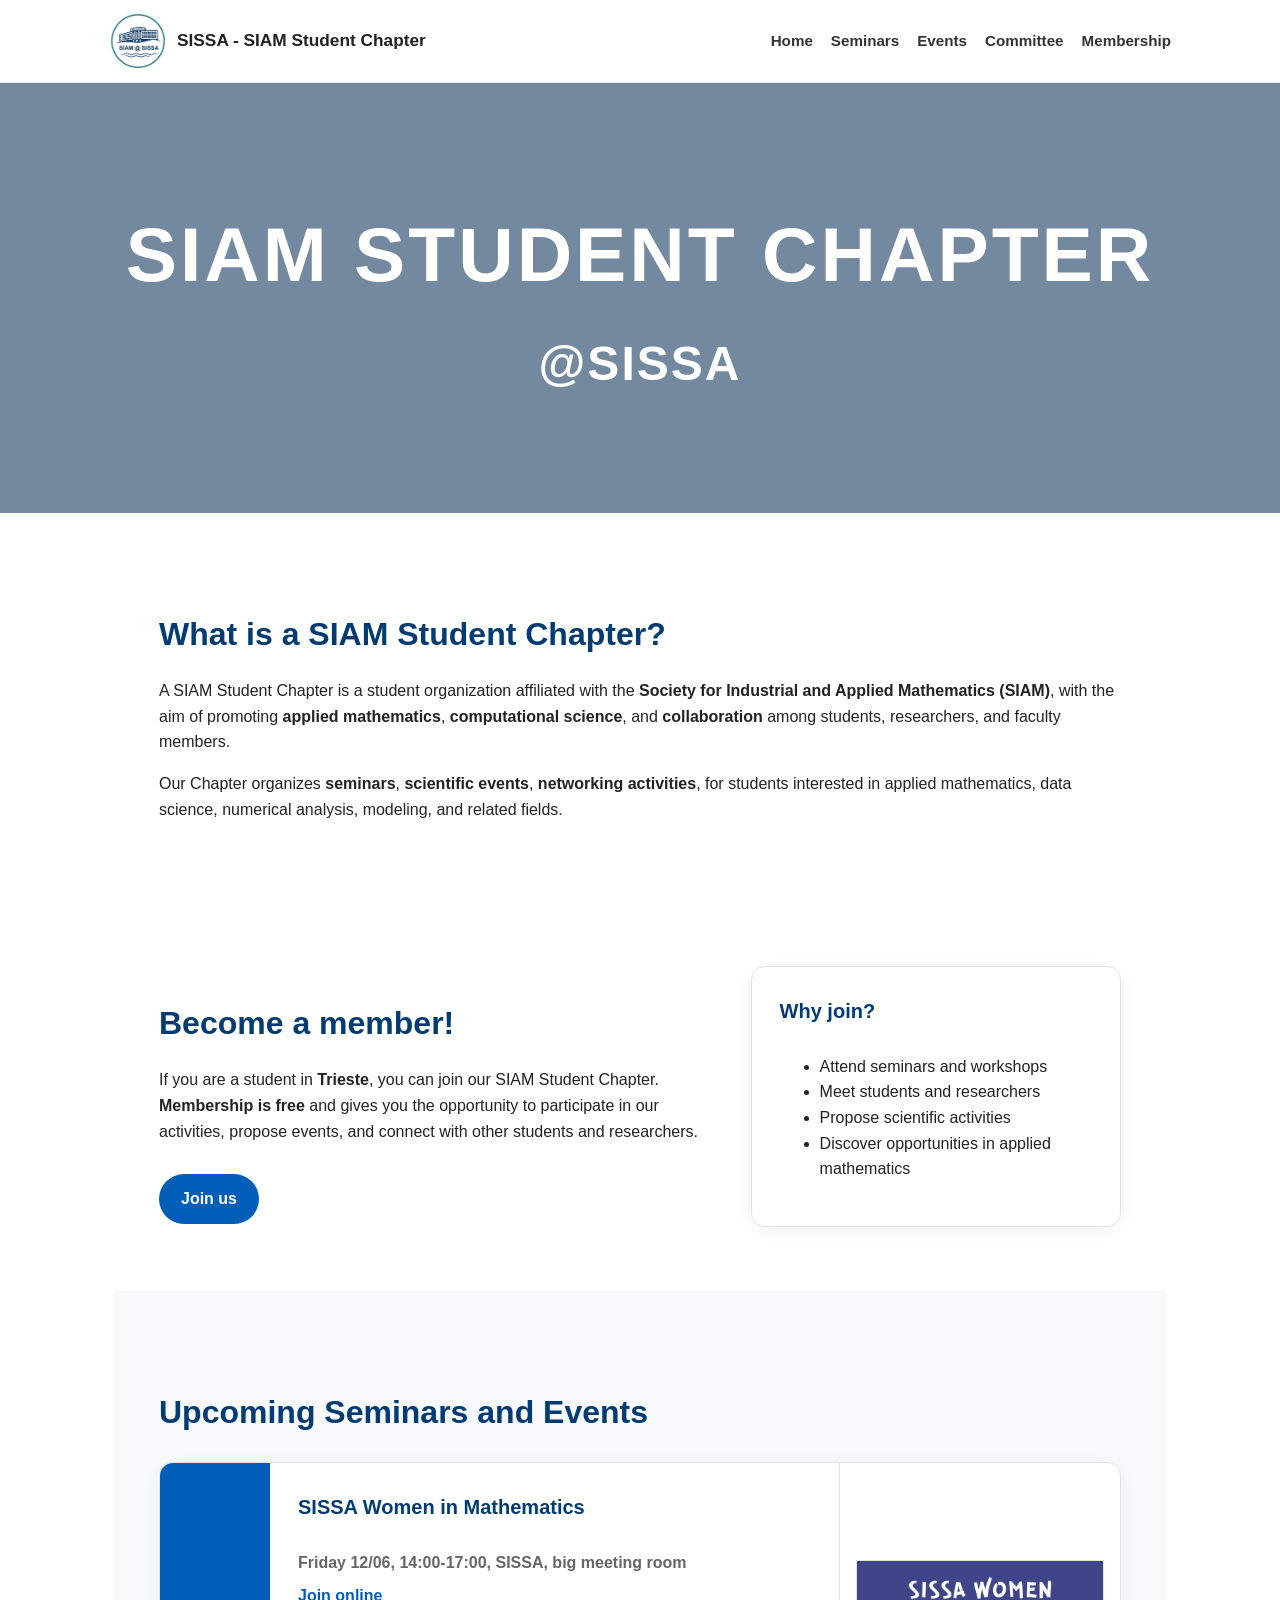
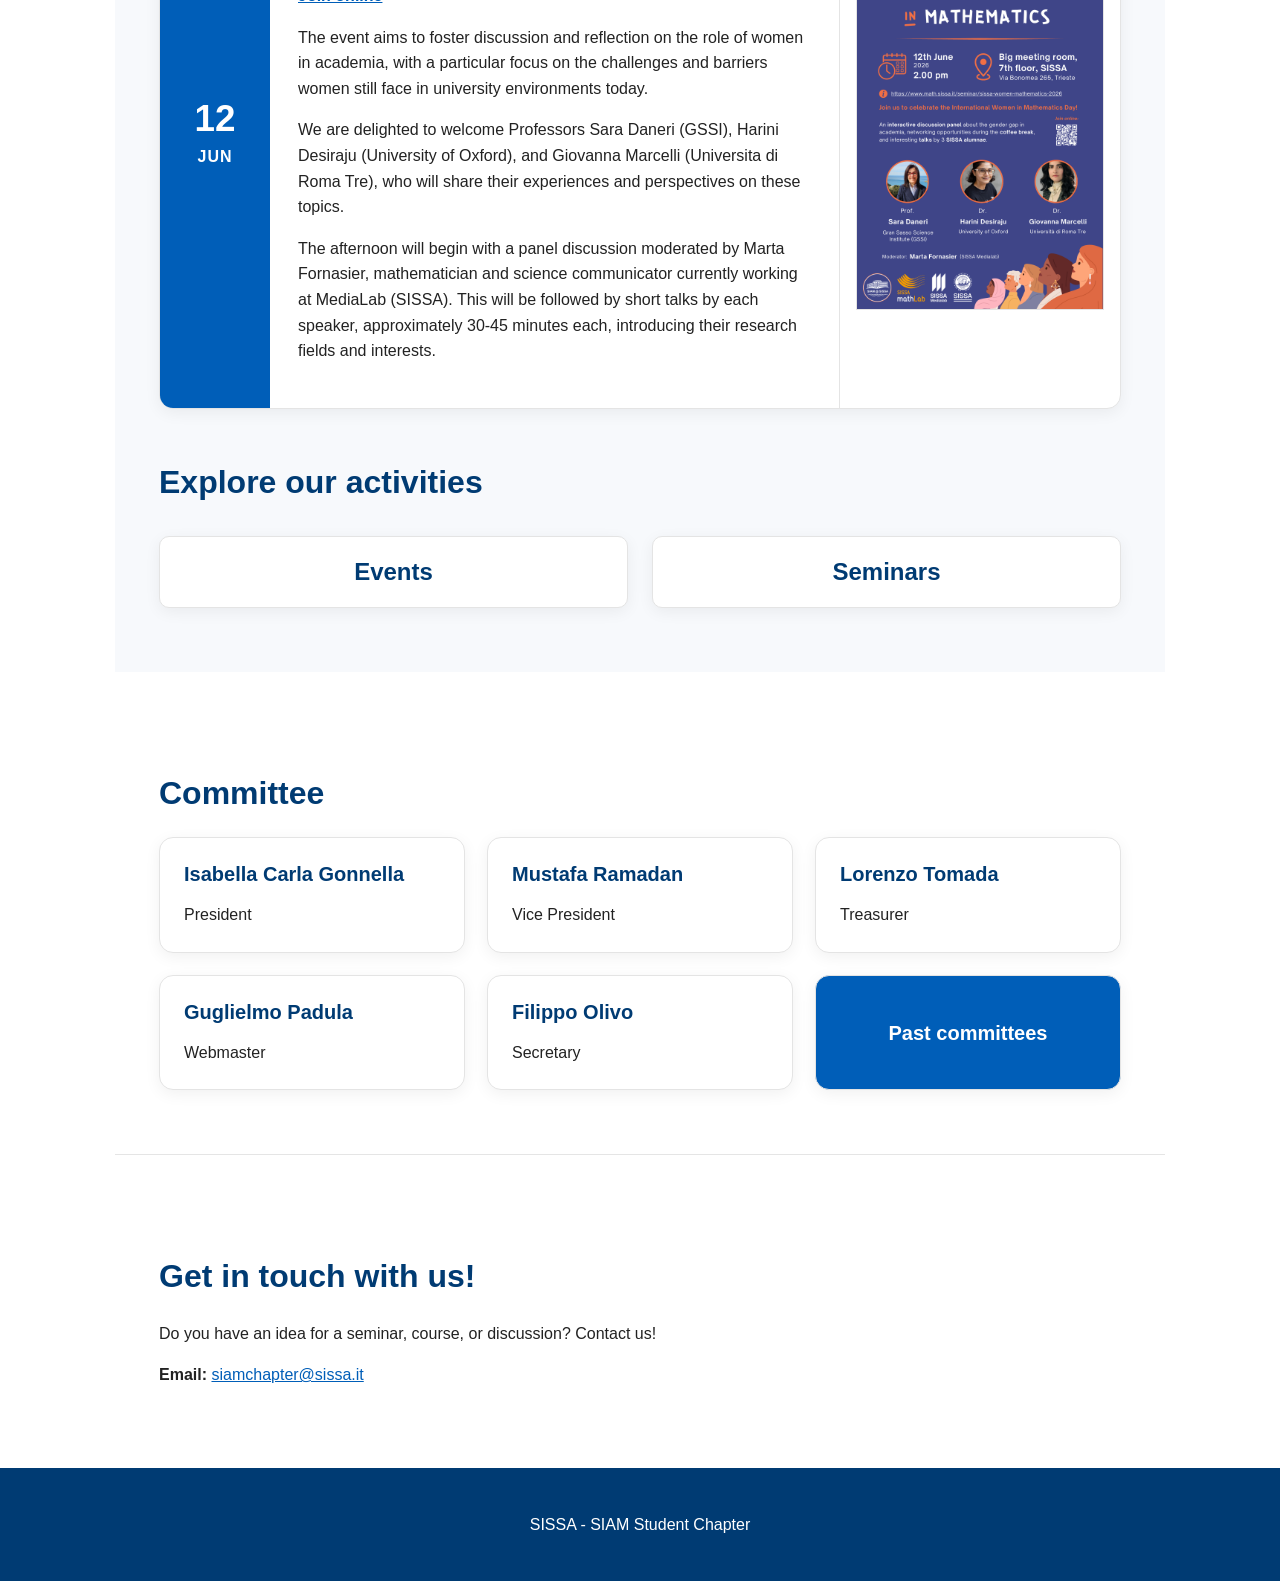
==== index.html @ 5507559e "logos" ====
<!DOCTYPE html>
<html lang="en">
<head>
  <meta charset="UTF-8" />
  <meta name="viewport" content="width=device-width, initial-scale=1.0" />
  <title>Home</title>
  <link rel="icon" type="image/png" href="assets/images/logo.png" />
  <link rel="stylesheet" href="style.css" />
</head>

<body>
  <header class="site-header">
    <div class="header-inner">
      <a href="logos.html" class="logo-area">
        <img src="assets/images/logo.png" alt="SIAM Student Chapter logo" />
        <span>SISSA - SIAM Student Chapter</span>
      </a>

      <nav class="nav">
        <a href="index.html">Home</a>
        <a href="seminars.html">Seminars</a>
        <a href="events.html">Events</a>
        <a href="index.html#committee">Committee</a>
        <a href="membership.html">Membership</a>
      </nav>
    </div>
  </header>

  <main>
    <section class="hero">
      <div class="hero-overlay">
        <h1>SIAM STUDENT CHAPTER</h1>
        <h2>@SISSA</h2>
      </div>
    </section>

    <section class="section intro">
      <h3>What is a SIAM Student Chapter?</h3>
      <p>
        A SIAM Student Chapter is a student organization affiliated with the
        <strong>Society for Industrial and Applied Mathematics (SIAM)</strong>, with the aim of promoting
        <strong>applied mathematics</strong>, <strong>computational science</strong>, and <strong>collaboration</strong> among
        students, researchers, and faculty members.
      </p>

      <p>
        Our Chapter organizes <strong>seminars</strong>, <strong>scientific events</strong>, <strong>networking activities</strong>, for students interested in applied mathematics, data science, numerical analysis, modeling, and related fields.
      </p>
    </section>

    <section id="membership" class="section two-column">
      <div>
        <h3>Become a member!</h3>
        <p>
          If you are a student in <strong>Trieste</strong>, you can join
          our SIAM Student Chapter. <strong>Membership is free</strong> and gives you the
          opportunity to participate in our activities, propose events, and
          connect with other students and researchers.
        </p>
        <a class="button" href="membership.html">Join us</a>
      </div>

      <div class="info-card">
        <h4>Why join?</h4>
        <ul>
          <li>Attend seminars and workshops</li>
          <li>Meet students and researchers</li>
          <li>Propose scientific activities</li>
          <li>Discover opportunities in applied mathematics</li>
        </ul>
      </div>
    </section>

    <section class="section events">
      <h3>Upcoming Seminars and Events</h3>

      <div class="upcoming-list" data-upcoming="all" data-empty="No upcoming seminars or events yet."></div>

      <div class="page-links">
        <h3>Explore our activities</h3>

        <div class="page-link-grid">
          <a href="events.html" class="page-link-card">
            <span>Events</span>
          </a>

          <a href="seminars.html" class="page-link-card">
            <span>Seminars</span>
          </a>
        </div>
      </div>
    </section>

    <section id="committee" class="section">
      <h3>Committee</h3>

      <div class="people-grid">
        <div class="person">
          <h4>Isabella Carla Gonnella</h4>
          <p>President</p>
        </div>

        <div class="person">
          <h4>Mustafa Ramadan</h4>
          <p>Vice President</p>
        </div>

        <div class="person">
          <h4>Lorenzo Tomada</h4>
          <p>Treasurer</p>
        </div>

        <div class="person">
          <h4>Guglielmo Padula</h4>
          <p>Webmaster</p>
        </div>

        <div class="person">
          <h4>Filippo Olivo</h4>
          <p>Secretary</p>
        </div>

        <a class="person past-committee-card" href="past-committee.html">
          <h4>Past committees</h4>
        </a>
      </div>
    </section>

    <section class="section contact">
      <h3>Get in touch with us!</h3>

      <p>
        Do you have an idea for a seminar, course, or discussion? Contact us!
      </p>

      <p>
        <strong>Email:</strong>
        <a href="mailto:siamchapter@sissa.it">siamchapter@sissa.it</a>
      </p>

    </section>
  </main>

  <footer>
    <p> SISSA - SIAM Student Chapter </p>
  </footer>
  <script src="assets/js/upcoming-events.js"></script>
  <script src="assets/js/upcoming-seminars.js"></script>
  <script src="assets/js/render-upcoming.js"></script>
</body>
</html>
---- style.css ----
* {
  box-sizing: border-box;
}

html {
  scroll-behavior: smooth;
}

body {
  margin: 0;
  font-family: Arial, Helvetica, sans-serif;
  color: #222;
  background: #fff;
  line-height: 1.6;
}

.site-header {
  position: sticky;
  top: 0;
  z-index: 10;
  background: white;
  border-bottom: 1px solid #e5e5e5;
}

.header-inner {
  max-width: 1150px;
  margin: 0 auto;
  padding: 14px 44px;
  display: flex;
  justify-content: space-between;
  align-items: center;
}

.logo-area {
  display: flex;
  align-items: center;
  gap: 12px;
  color: #222;
  text-decoration: none;
  font-weight: 700;
  font-size: 1.08rem;
}

.logo-area img {
  height: 54px;
  width: auto;
}

.nav {
  display: flex;
  gap: 18px;
  flex-wrap: wrap;
}

.nav a {
  color: #333;
  text-decoration: none;
  font-size: 0.95rem;
  font-weight: 600;
}

.nav a:hover {
  color: #005eb8;
}

.hero {
  min-height: 430px;
  background:
    linear-gradient(rgba(0, 40, 80, 0.55), rgba(0, 40, 80, 0.55)),
    url("assets/images/hero.jpg");
  background-size: cover;
  background-position: center;
  display: flex;
  align-items: center;
  justify-content: center;
  text-align: center;
  color: white;
}

/* Se non hai ancora un'immagine hero.jpg, il sito funziona comunque.
   Puoi caricarla poi in assets/images/hero.jpg */

.hero-overlay {
  padding: 40px 24px;
}

.hero h1 {
  margin: 0;
  font-size: clamp(2.4rem, 6vw, 5rem);
  letter-spacing: 3px;
  font-weight: 800;
}

.hero h2 {
  margin: 10px 0 0;
  font-size: clamp(1.4rem, 4vw, 3rem);
  letter-spacing: 2px;
  font-weight: 600;
}

.section {
  max-width: 1050px;
  margin: 0 auto;
  padding: 64px 44px;
}

.intro {
  text-align: left;
}

.main-logo {
  display: block;
  max-width: 240px;
  margin: 0 auto 36px;
}

.welcome {
  font-size: 1.25rem;
}

h3 {
  font-size: 2rem;
  margin-bottom: 18px;
  color: #003b73;
}

h4 {
  margin-top: 0;
  font-size: 1.25rem;
  color: #003b73;
}

.two-column {
  display: grid;
  grid-template-columns: 1.5fr 1fr;
  gap: 36px;
  align-items: start;
}

.info-card,
.card,
.event-card,
.person {
  border: 1px solid #e4e4e4;
  border-radius: 14px;
  background: #fff;
  box-shadow: 0 4px 16px rgba(0, 0, 0, 0.06);
}

.info-card {
  padding: 28px;
}

.button {
  display: inline-block;
  margin-top: 14px;
  padding: 12px 22px;
  background: #005eb8;
  color: white;
  text-decoration: none;
  border-radius: 999px;
  font-weight: 700;
}

.button:hover {
  background: #003b73;
}

.initiatives {
  text-align: center;
}

.page-links {
  margin-top: 48px;
  text-align: left;
}

.page-link-grid {
  display: grid;
  grid-template-columns: repeat(2, minmax(220px, 1fr));
  gap: 24px;
  margin-top: 28px;
}

.page-link-card {
  border: 1px solid #e4e4e4;
  border-radius: 10px;
  background: #fff;
  color: #003b73;
  text-decoration: none;
  box-shadow: 0 4px 16px rgba(0, 0, 0, 0.06);
  display: grid;
  place-items: center;
  min-height: 72px;
  padding: 14px 28px;
  font-size: 1.5rem;
  font-weight: 700;
  transition: transform 0.2s ease, box-shadow 0.2s ease;
}

.page-link-card:hover {
  transform: translateY(-4px);
  box-shadow: 0 8px 24px rgba(0, 0, 0, 0.12);
}

.page-link-card span,
.page-link-card h4 {
  display: block;
  margin: 0;
  line-height: 1;
  color: #003b73;
}

.cards {
  display: grid;
  grid-template-columns: repeat(auto-fit, minmax(220px, 1fr));
  gap: 22px;
  margin-top: 28px;
}

.card {
  padding: 28px;
  color: #222;
  text-decoration: none;
  transition: transform 0.2s ease, box-shadow 0.2s ease;
}

.card:hover {
  transform: translateY(-4px);
  box-shadow: 0 8px 24px rgba(0, 0, 0, 0.12);
}

.events {
  background: #f7f9fc;
}

.events > h3,
.events > .event-card,
.events > .upcoming-list,
.events > .page-links {
  max-width: 1050px;
  margin-left: auto;
  margin-right: auto;
}

.upcoming-list .event-card:first-child {
  margin-top: 24px;
}

.empty-state {
  margin: 24px 0 0;
  color: #666;
  font-weight: 600;
}

.event-card {
  display: grid;
  grid-template-columns: 110px minmax(0, 1fr) 280px;
  align-items: stretch;
  gap: 0;
  padding: 0;
  margin-top: 24px;
  background: white;
  overflow: hidden;
}

.event-card.no-flyer {
  grid-template-columns: 110px minmax(0, 1fr);
}

.event-card.no-flyer .event-content {
  border-right: 0;
}

.event-date {
  background: #005eb8;
  color: white;
  text-align: center;
  padding: 24px 10px;
  display: flex;
  flex-direction: column;
  justify-content: center;
}

.event-date .day {
  display: block;
  font-size: 2.3rem;
  font-weight: 800;
  line-height: 1;
}

.event-date .month {
  display: block;
  font-weight: 700;
  letter-spacing: 1px;
  margin-top: 6px;
}

.event-meta {
  color: #666;
  font-weight: 600;
}

.event-online {
  margin-top: -8px;
  font-weight: 700;
}

.event-online a {
  color: #005eb8;
}

.event-content {
  padding: 28px;
  border-right: 1px solid #e4e4e4;
}

.event-flyer {
  align-self: stretch;
  display: grid;
  place-items: center;
  padding: 16px;
  cursor: pointer;
}

.event-flyer img {
  display: block;
  width: 100%;
  height: auto;
  border: 1px solid #e4e4e4;
  background: #f7f9fc;
}

.people-grid {
  display: grid;
  grid-template-columns: repeat(3, 1fr);
  gap: 22px;
}

.person {
  padding: 24px;
}

.person h4 {
  margin: 0;
  line-height: 1.2;
}

.person p {
  margin-bottom: 0;
}

.past-committee-card {
  display: flex;
  align-items: center;
  justify-content: center;
  background: #005eb8;
  color: white;
  text-decoration: none;
  transition: background 0.2s ease, transform 0.2s ease;
}

.past-committee-card h4 {
  margin: 0;
  color: white !important;
}

.past-committee-card:hover {
  background: #003b73;
  transform: translateY(-2px);
}

.logo-link-grid {
  display: grid;
  grid-template-columns: repeat(auto-fit, minmax(220px, 1fr));
  gap: 22px;
}

.logo-link-card {
  min-height: 150px;
  padding: 24px;
  border: 1px solid #e4e4e4;
  border-radius: 10px;
  background: #fff;
  color: #003b73;
  text-align: center;
  text-decoration: none;
  box-shadow: 0 4px 16px rgba(0, 0, 0, 0.06);
  display: grid;
  place-items: center;
  gap: 14px;
  font-weight: 700;
  transition: transform 0.2s ease, box-shadow 0.2s ease;
}

.logo-link-card:hover {
  transform: translateY(-4px);
  box-shadow: 0 8px 24px rgba(0, 0, 0, 0.12);
}

.logo-link-card img {
  max-height: 72px;
  max-width: 100%;
}

.contact {
  border-top: 1px solid #e5e5e5;
}

.contact a {
  color: #005eb8;
}

footer {
  text-align: center;
  padding: 28px;
  background: #003b73;
  color: white;
}

@media (max-width: 800px) {
  .header-inner {
    align-items: flex-start;
    flex-direction: column;
    gap: 14px;
  }

  .nav {
    gap: 12px;
  }

  .two-column,
  .cards,
  .page-link-grid,
  .people-grid {
    grid-template-columns: 1fr;
  }

  .event-date {
    max-width: 120px;
  }

  .section {
    padding: 48px 28px;
  }
}

@media (max-width: 720px) {
  .event-card {
    grid-template-columns: 1fr;
  }

  .event-content {
    border-right: 0;
    border-bottom: 1px solid #e4e4e4;
  }

  .event-date {
    max-width: none;
  }
}
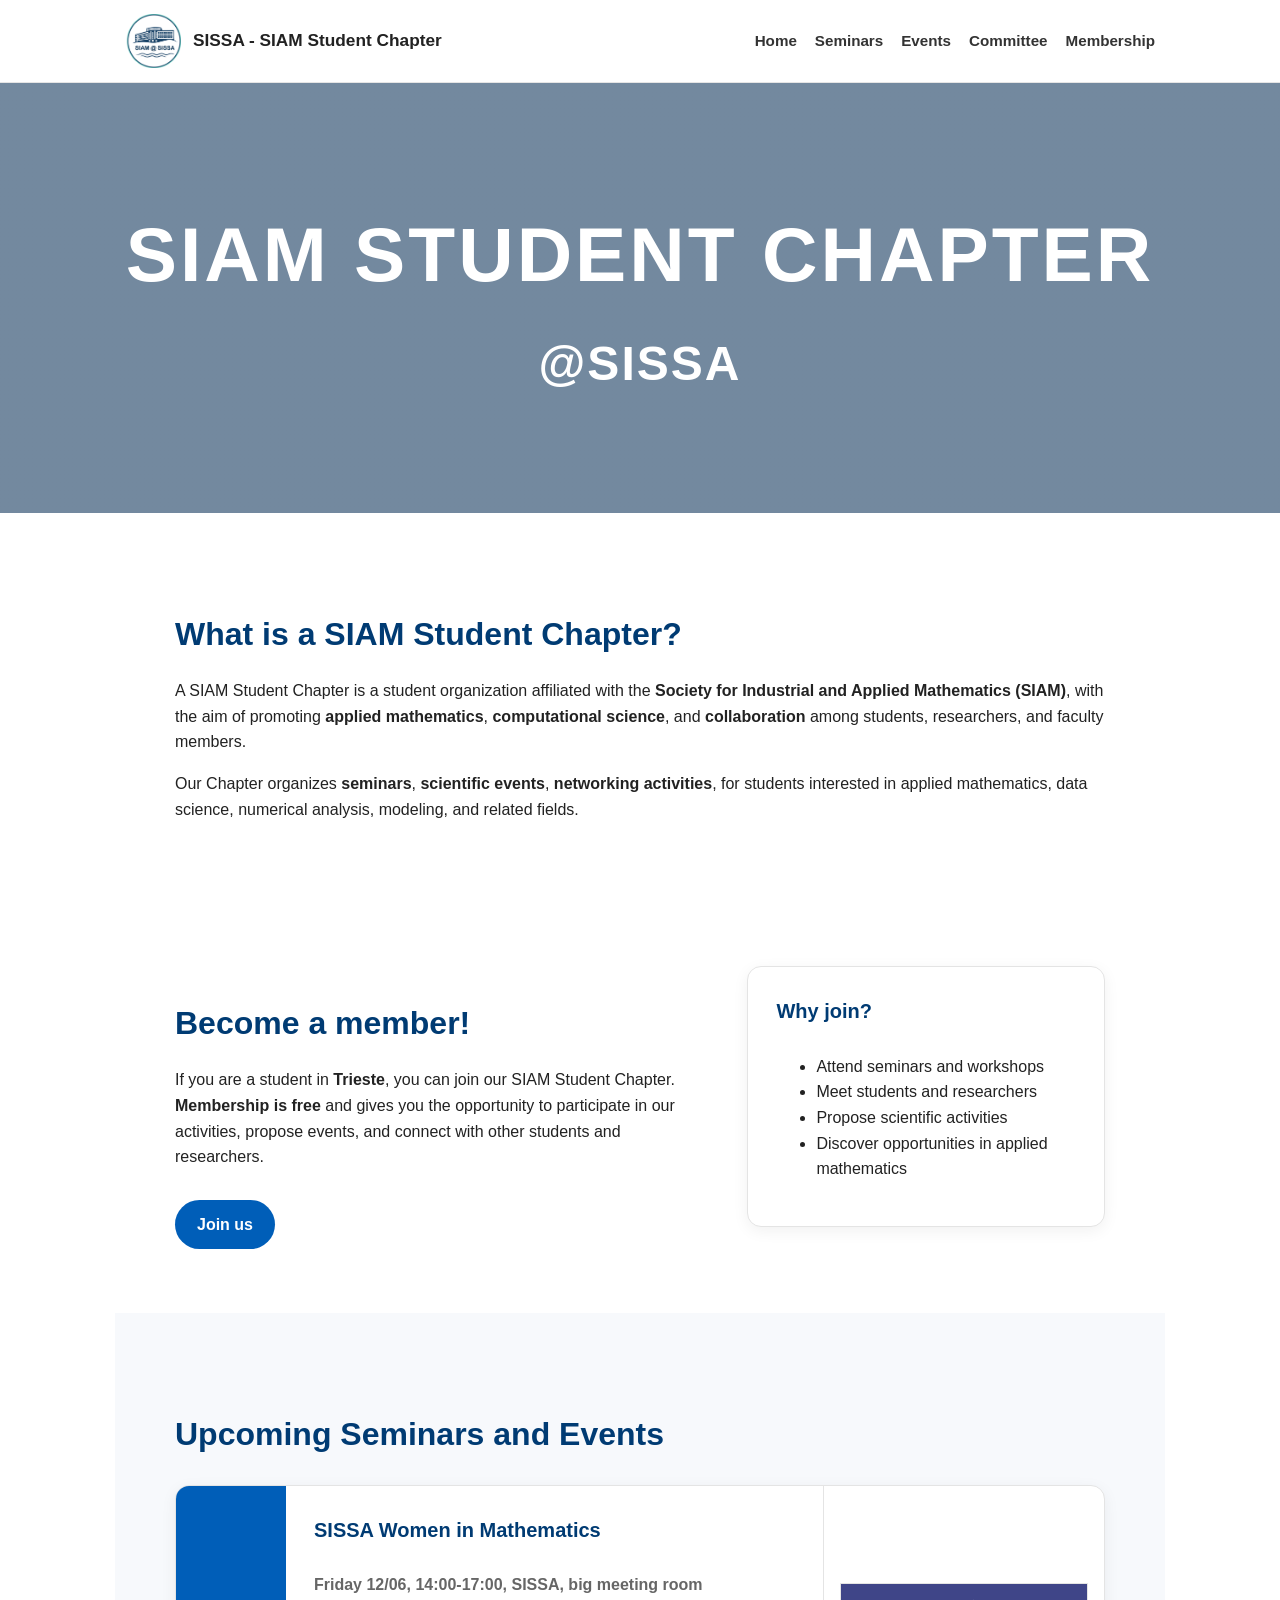
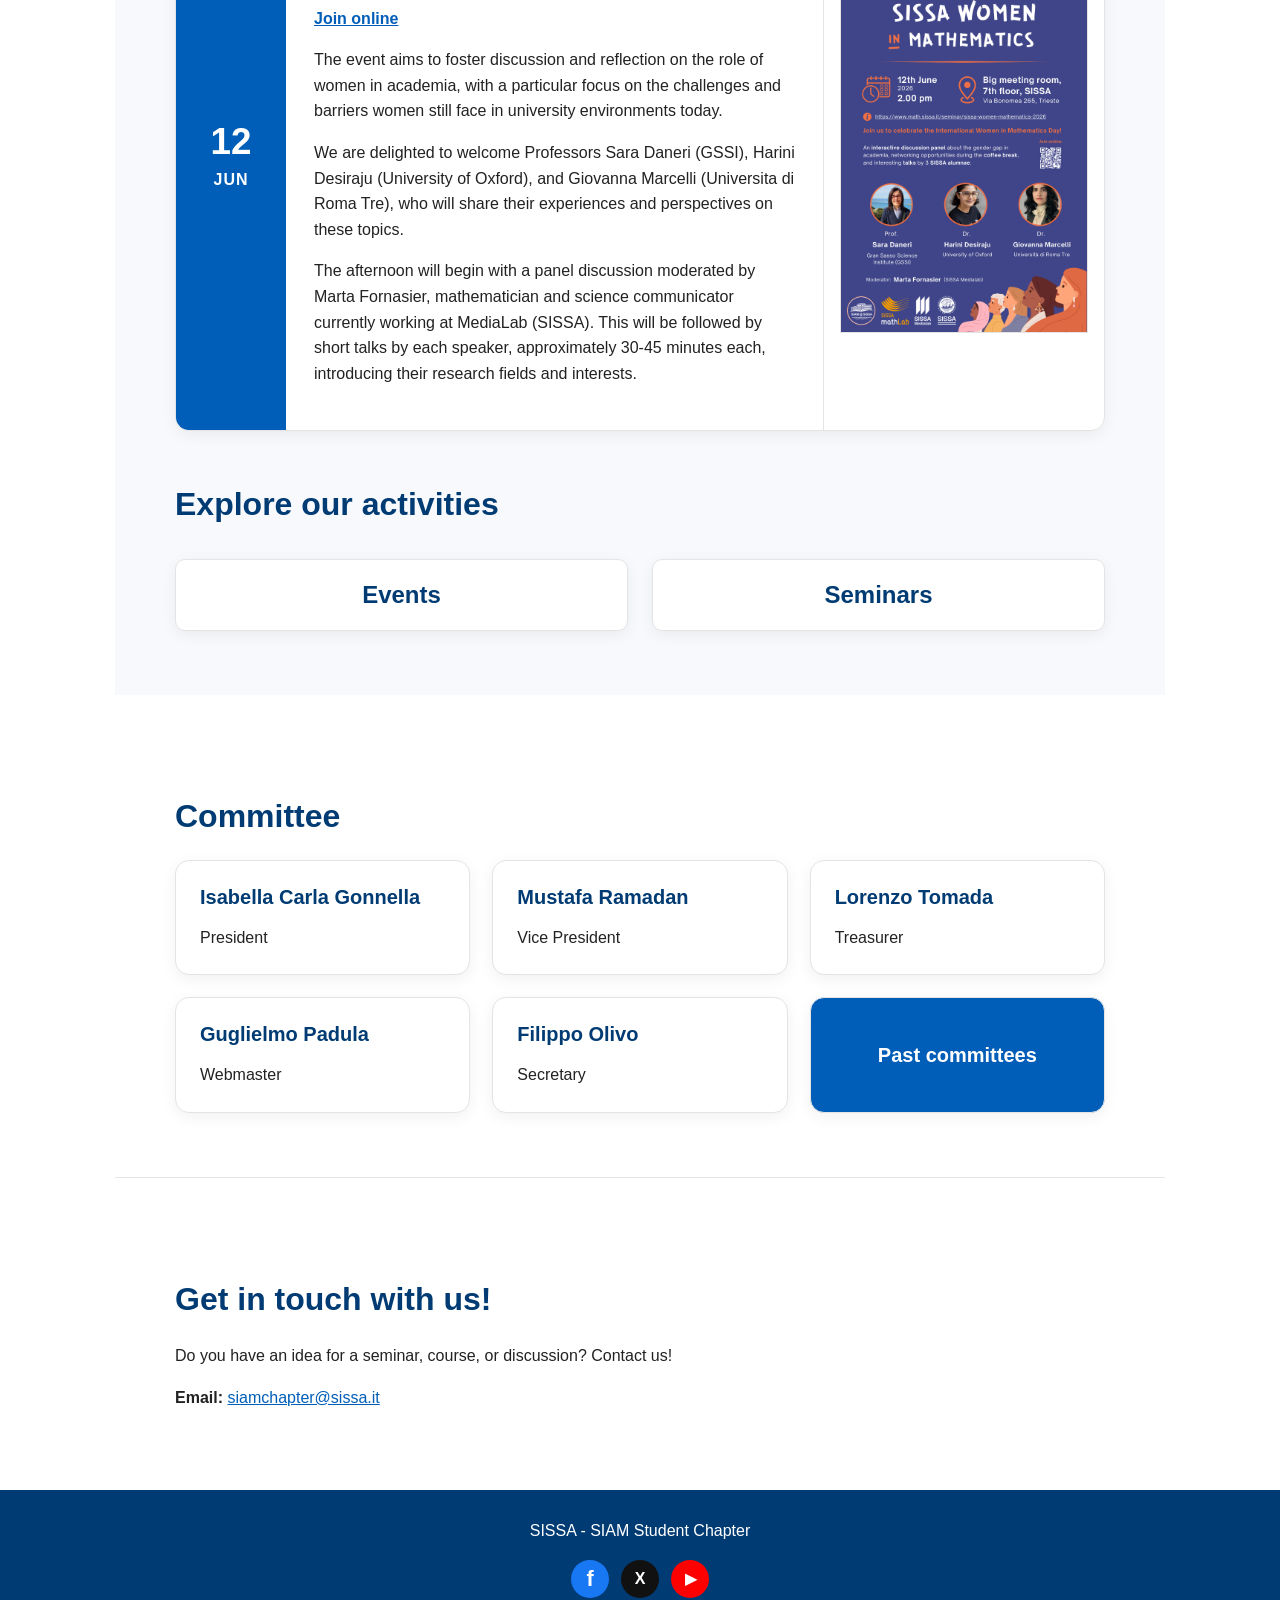
==== commit 01837bd0: "logo" ====
--- a/index.html
+++ b/index.html
@@ -143,6 +143,11 @@
 
   <footer>
     <p> SISSA - SIAM Student Chapter </p>
+    <div class="social-links" aria-label="Social media links">
+      <a class="social-link social-facebook" href="https://www.facebook.com/people/SISSA-SIAM-student-chapter/100046776195522/#" target="_blank" rel="noopener" aria-label="Facebook">f</a>
+      <a class="social-link social-twitter" href="https://x.com/SiamSissa" target="_blank" rel="noopener" aria-label="X">X</a>
+      <a class="social-link social-youtube" href="https://www.youtube.com/channel/UCWTxZQoO_Yg6lZw85o2eigA" target="_blank" rel="noopener" aria-label="YouTube">▶</a>
+    </div>
   </footer>
   <script src="assets/js/upcoming-events.js"></script>
   <script src="assets/js/upcoming-seminars.js"></script>
--- a/style.css
+++ b/style.css
@@ -25,7 +25,7 @@
 .header-inner {
   max-width: 1150px;
   margin: 0 auto;
-  padding: 14px 44px;
+  padding: 14px 60px;
   display: flex;
   justify-content: space-between;
   align-items: center;
@@ -101,7 +101,7 @@
 .section {
   max-width: 1050px;
   margin: 0 auto;
-  padding: 64px 44px;
+  padding: 64px 60px;
 }
 
 .intro {
@@ -398,6 +398,11 @@
   box-shadow: 0 8px 24px rgba(0, 0, 0, 0.12);
 }
 
+.logo-link-card-dark {
+  background: #003b73;
+  color: white;
+}
+
 .logo-link-card img {
   max-height: 72px;
   max-width: 100%;
@@ -416,6 +421,52 @@
   padding: 28px;
   background: #003b73;
   color: white;
+}
+
+footer p {
+  margin: 0;
+}
+
+.social-links {
+  display: flex;
+  justify-content: center;
+  gap: 12px;
+  margin-top: 16px;
+}
+
+.social-link {
+  width: 38px;
+  height: 38px;
+  border-radius: 50%;
+  color: white;
+  display: grid;
+  place-items: center;
+  font-size: 1rem;
+  font-weight: 800;
+  line-height: 1;
+  text-decoration: none;
+  transition: transform 0.2s ease, opacity 0.2s ease;
+}
+
+.social-link:hover {
+  opacity: 0.86;
+  transform: translateY(-2px);
+}
+
+.social-facebook {
+  background: #1877f2;
+  font-family: Arial, Helvetica, sans-serif;
+  font-size: 1.35rem;
+}
+
+.social-twitter {
+  background: #111;
+}
+
+.social-youtube {
+  background: #ff0000;
+  font-size: 0.95rem;
+  padding-left: 2px;
 }
 
 @media (max-width: 800px) {
@@ -441,7 +492,7 @@
   }
 
   .section {
-    padding: 48px 28px;
+    padding: 48px 34px;
   }
 }
 
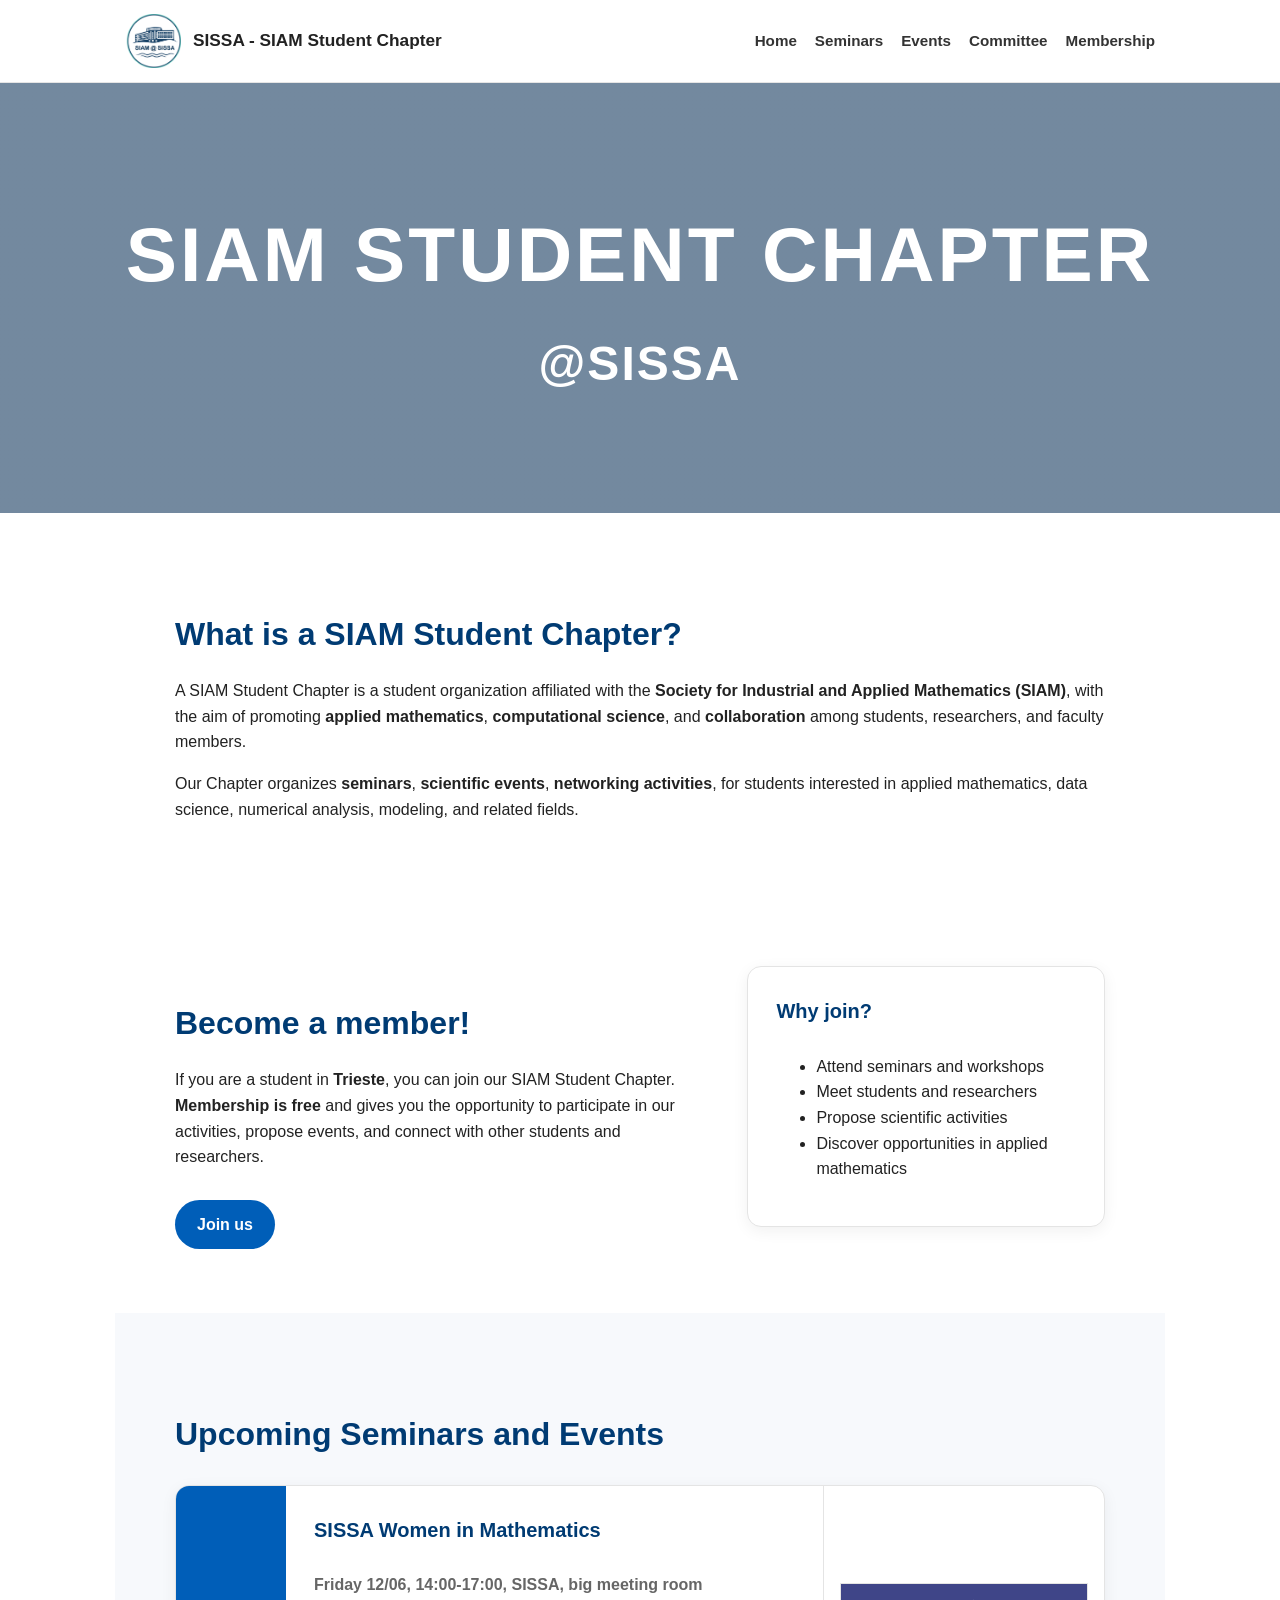
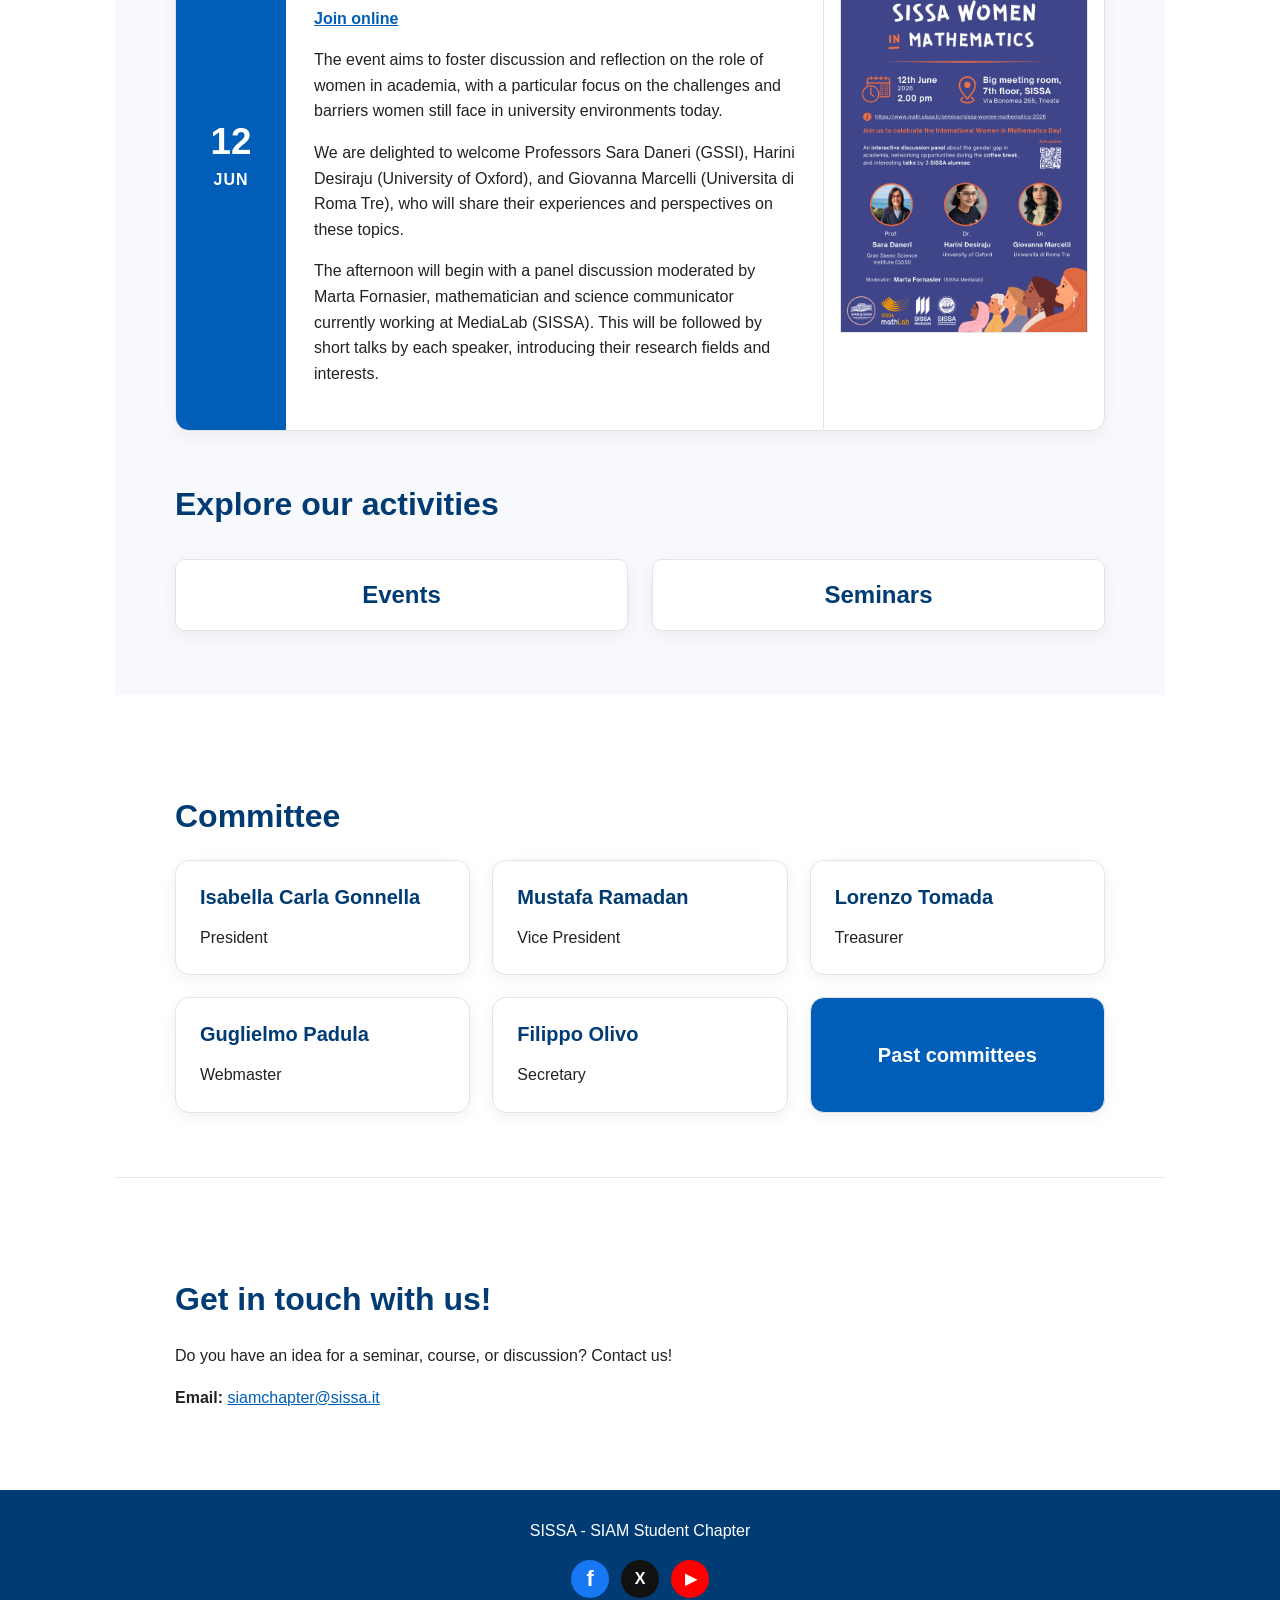
==== commit 00018ab2: "logo" ====
--- a/index.html
+++ b/index.html
@@ -11,10 +11,12 @@
 <body>
   <header class="site-header">
     <div class="header-inner">
-      <a href="logos.html" class="logo-area">
-        <img src="assets/images/logo.png" alt="SIAM Student Chapter logo" />
-        <span>SISSA - SIAM Student Chapter</span>
-      </a>
+      <div class="logo-area">
+        <a href="logos.html" class="logo-mark" aria-label="Open logos page">
+          <img src="assets/images/logo.png" alt="SIAM Student Chapter logo" />
+        </a>
+        <a href="index.html" class="logo-text">SISSA - SIAM Student Chapter</a>
+      </div>
 
       <nav class="nav">
         <a href="index.html">Home</a>
--- a/style.css
+++ b/style.css
@@ -35,15 +35,27 @@
   display: flex;
   align-items: center;
   gap: 12px;
-  color: #222;
-  text-decoration: none;
   font-weight: 700;
   font-size: 1.08rem;
 }
 
-.logo-area img {
+.logo-mark {
+  display: flex;
+  align-items: center;
+}
+
+.logo-mark img {
   height: 54px;
   width: auto;
+}
+
+.logo-text {
+  color: #222;
+  text-decoration: none;
+}
+
+.logo-text:hover {
+  color: #005eb8;
 }
 
 .nav {
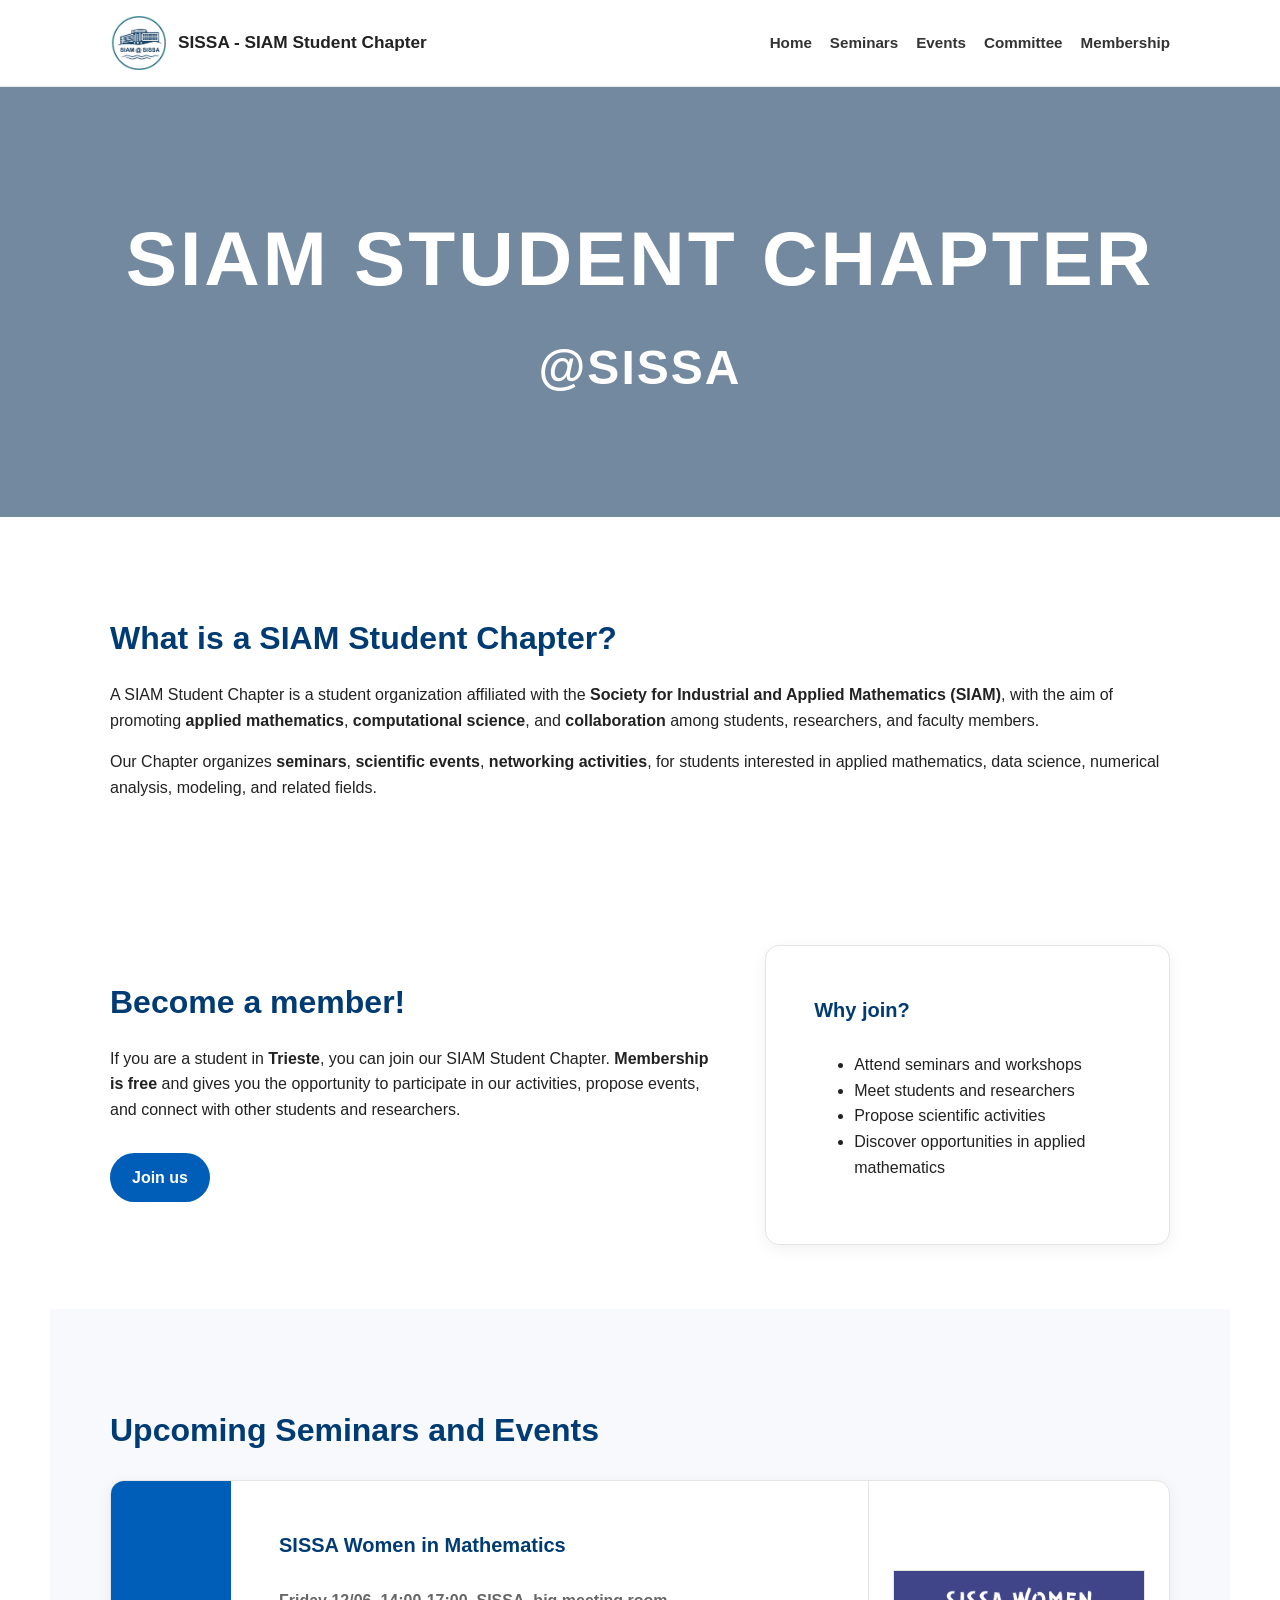
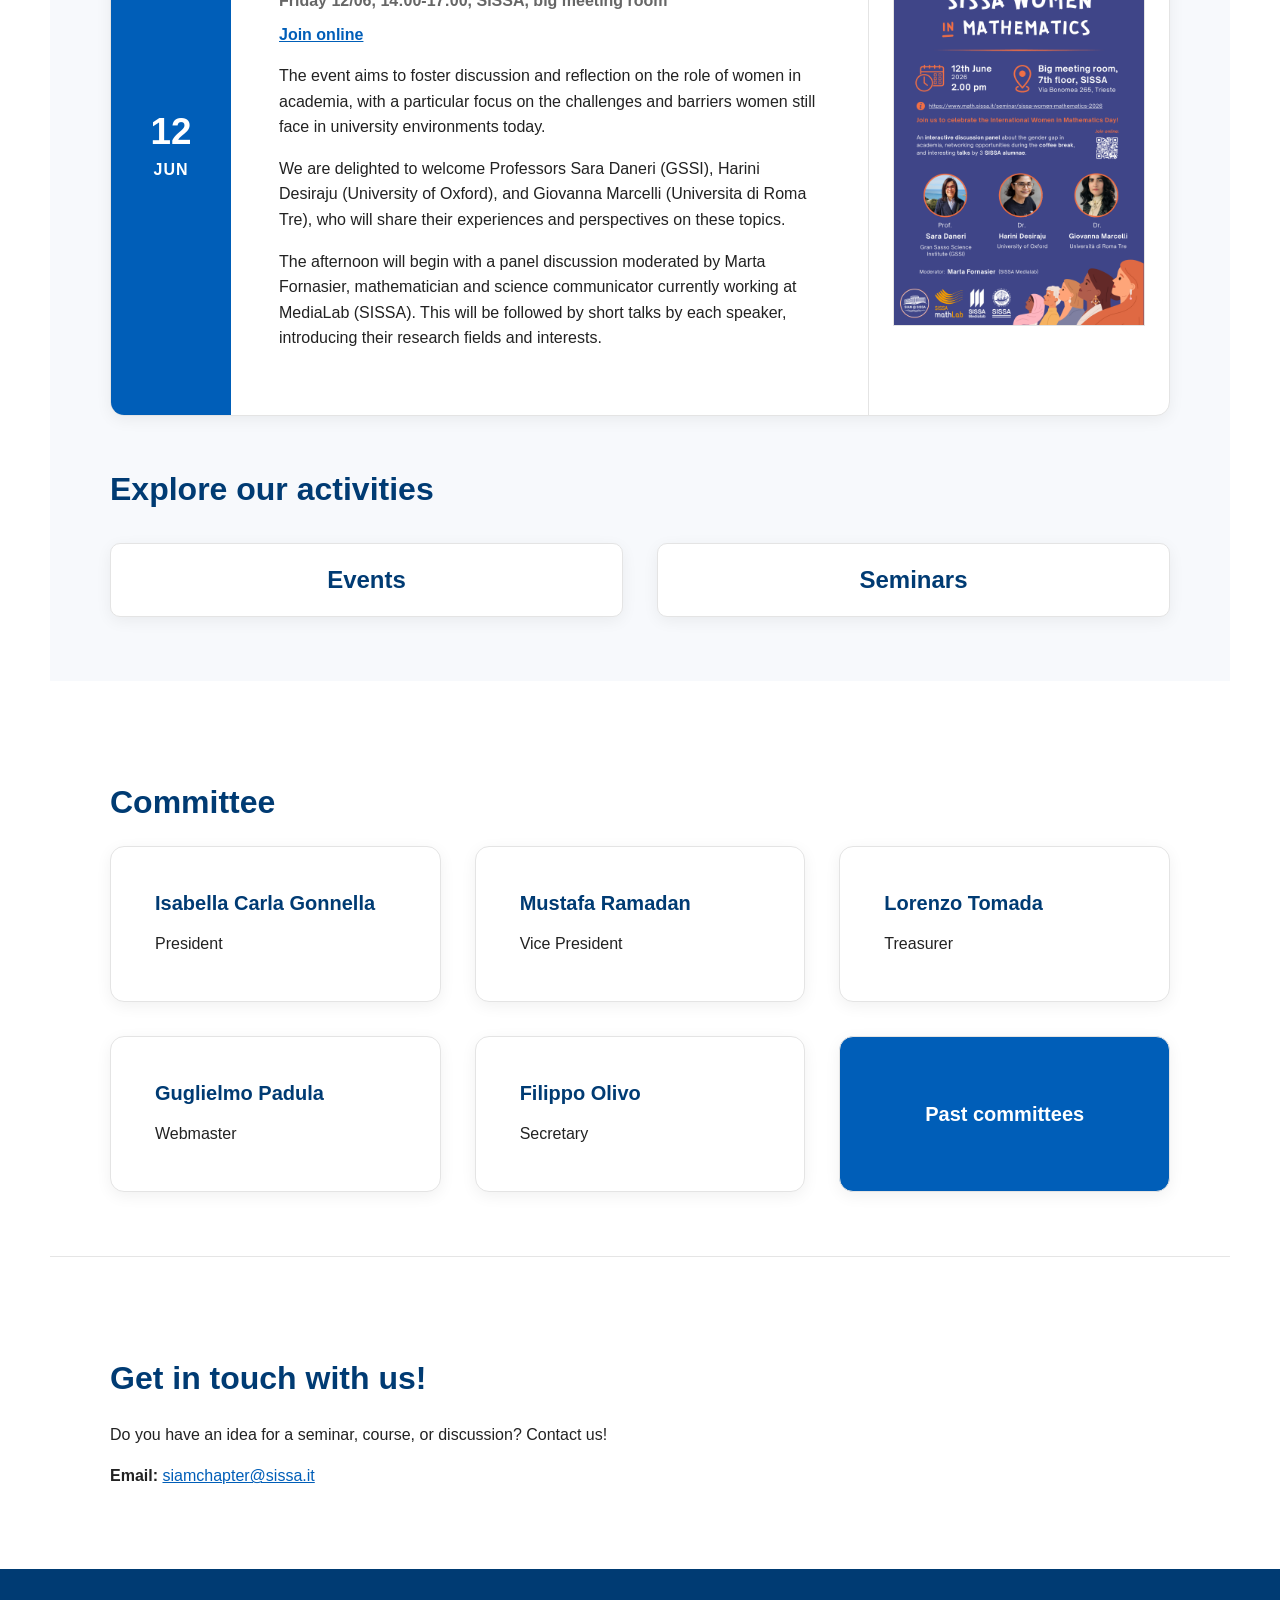
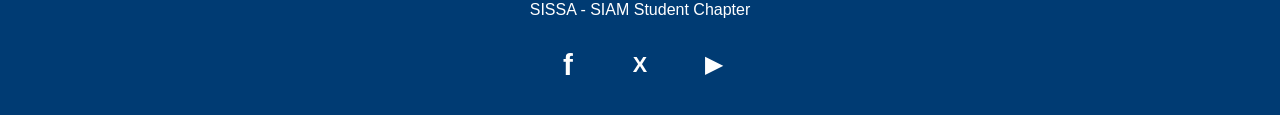
==== commit 3019588d: "path" ====
--- a/index.html
+++ b/index.html
@@ -3,7 +3,7 @@
 <head>
   <meta charset="UTF-8" />
   <meta name="viewport" content="width=device-width, initial-scale=1.0" />
-  <title>Home</title>
+  <title>SISSA SIAM student chapter</title>
   <link rel="icon" type="image/png" href="assets/images/logo.png" />
   <link rel="stylesheet" href="style.css" />
 </head>
--- a/style.css
+++ b/style.css
@@ -23,9 +23,9 @@
 }
 
 .header-inner {
-  max-width: 1150px;
+  max-width: 1180px;
   margin: 0 auto;
-  padding: 14px 60px;
+  padding: 16px 60px;
   display: flex;
   justify-content: space-between;
   align-items: center;
@@ -56,6 +56,11 @@
 
 .logo-text:hover {
   color: #005eb8;
+  text-decoration: none;
+}
+
+.logo-text:focus {
+  text-decoration: none;
 }
 
 .nav {
@@ -111,7 +116,7 @@
 }
 
 .section {
-  max-width: 1050px;
+  max-width: 1180px;
   margin: 0 auto;
   padding: 64px 60px;
 }
@@ -145,7 +150,7 @@
 .two-column {
   display: grid;
   grid-template-columns: 1.5fr 1fr;
-  gap: 36px;
+  gap: 48px;
   align-items: start;
 }
 
@@ -160,7 +165,7 @@
 }
 
 .info-card {
-  padding: 28px;
+  padding: 48px;
 }
 
 .button {
@@ -190,7 +195,7 @@
 .page-link-grid {
   display: grid;
   grid-template-columns: repeat(2, minmax(220px, 1fr));
-  gap: 24px;
+  gap: 34px;
   margin-top: 28px;
 }
 
@@ -204,7 +209,7 @@
   display: grid;
   place-items: center;
   min-height: 72px;
-  padding: 14px 28px;
+  padding: 24px 48px;
   font-size: 1.5rem;
   font-weight: 700;
   transition: transform 0.2s ease, box-shadow 0.2s ease;
@@ -226,12 +231,12 @@
 .cards {
   display: grid;
   grid-template-columns: repeat(auto-fit, minmax(220px, 1fr));
-  gap: 22px;
+  gap: 34px;
   margin-top: 28px;
 }
 
 .card {
-  padding: 28px;
+  padding: 48px;
   color: #222;
   text-decoration: none;
   transition: transform 0.2s ease, box-shadow 0.2s ease;
@@ -250,7 +255,7 @@
 .events > .event-card,
 .events > .upcoming-list,
 .events > .page-links {
-  max-width: 1050px;
+  max-width: 1180px;
   margin-left: auto;
   margin-right: auto;
 }
@@ -267,7 +272,7 @@
 
 .event-card {
   display: grid;
-  grid-template-columns: 110px minmax(0, 1fr) 280px;
+  grid-template-columns: 120px minmax(0, 1fr) 300px;
   align-items: stretch;
   gap: 0;
   padding: 0;
@@ -277,7 +282,7 @@
 }
 
 .event-card.no-flyer {
-  grid-template-columns: 110px minmax(0, 1fr);
+  grid-template-columns: 120px minmax(0, 1fr);
 }
 
 .event-card.no-flyer .event-content {
@@ -323,7 +328,7 @@
 }
 
 .event-content {
-  padding: 28px;
+  padding: 48px;
   border-right: 1px solid #e4e4e4;
 }
 
@@ -331,7 +336,7 @@
   align-self: stretch;
   display: grid;
   place-items: center;
-  padding: 16px;
+  padding: 24px;
   cursor: pointer;
 }
 
@@ -346,11 +351,11 @@
 .people-grid {
   display: grid;
   grid-template-columns: repeat(3, 1fr);
-  gap: 22px;
+  gap: 34px;
 }
 
 .person {
-  padding: 24px;
+  padding: 44px;
 }
 
 .person h4 {
@@ -390,7 +395,7 @@
 
 .logo-link-card {
   min-height: 150px;
-  padding: 24px;
+  padding: 44px;
   border: 1px solid #e4e4e4;
   border-radius: 10px;
   background: #fff;
@@ -442,18 +447,17 @@
 .social-links {
   display: flex;
   justify-content: center;
-  gap: 12px;
-  margin-top: 16px;
+  gap: 28px;
+  margin-top: 20px;
 }
 
 .social-link {
-  width: 38px;
-  height: 38px;
-  border-radius: 50%;
+  width: 44px;
+  height: 44px;
   color: white;
   display: grid;
   place-items: center;
-  font-size: 1rem;
+  font-size: 1.35rem;
   font-weight: 800;
   line-height: 1;
   text-decoration: none;
@@ -466,18 +470,12 @@
 }
 
 .social-facebook {
-  background: #1877f2;
   font-family: Arial, Helvetica, sans-serif;
+  font-size: 1.85rem;
+}
+
+.social-youtube {
   font-size: 1.35rem;
-}
-
-.social-twitter {
-  background: #111;
-}
-
-.social-youtube {
-  background: #ff0000;
-  font-size: 0.95rem;
   padding-left: 2px;
 }
 
@@ -506,6 +504,14 @@
   .section {
     padding: 48px 34px;
   }
+
+  .info-card,
+  .card,
+  .event-content,
+  .person,
+  .logo-link-card {
+    padding: 28px;
+  }
 }
 
 @media (max-width: 720px) {
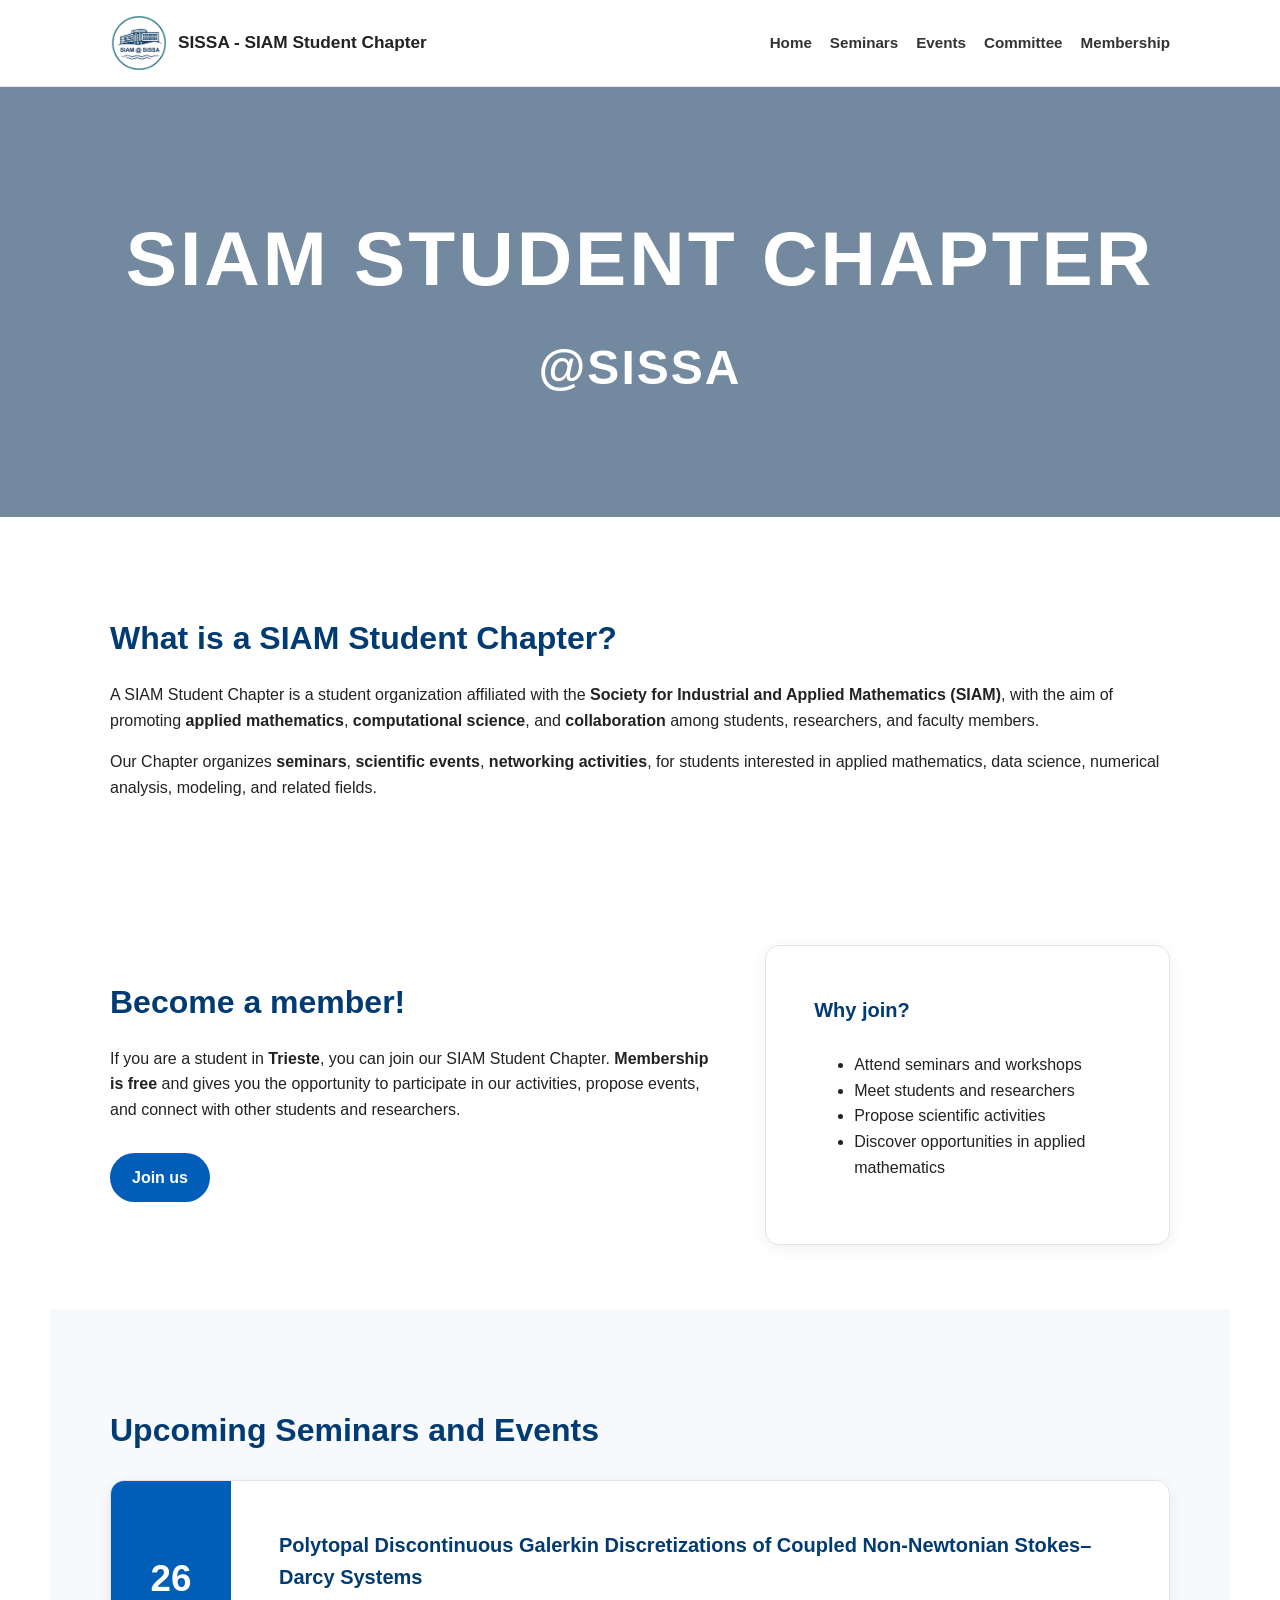
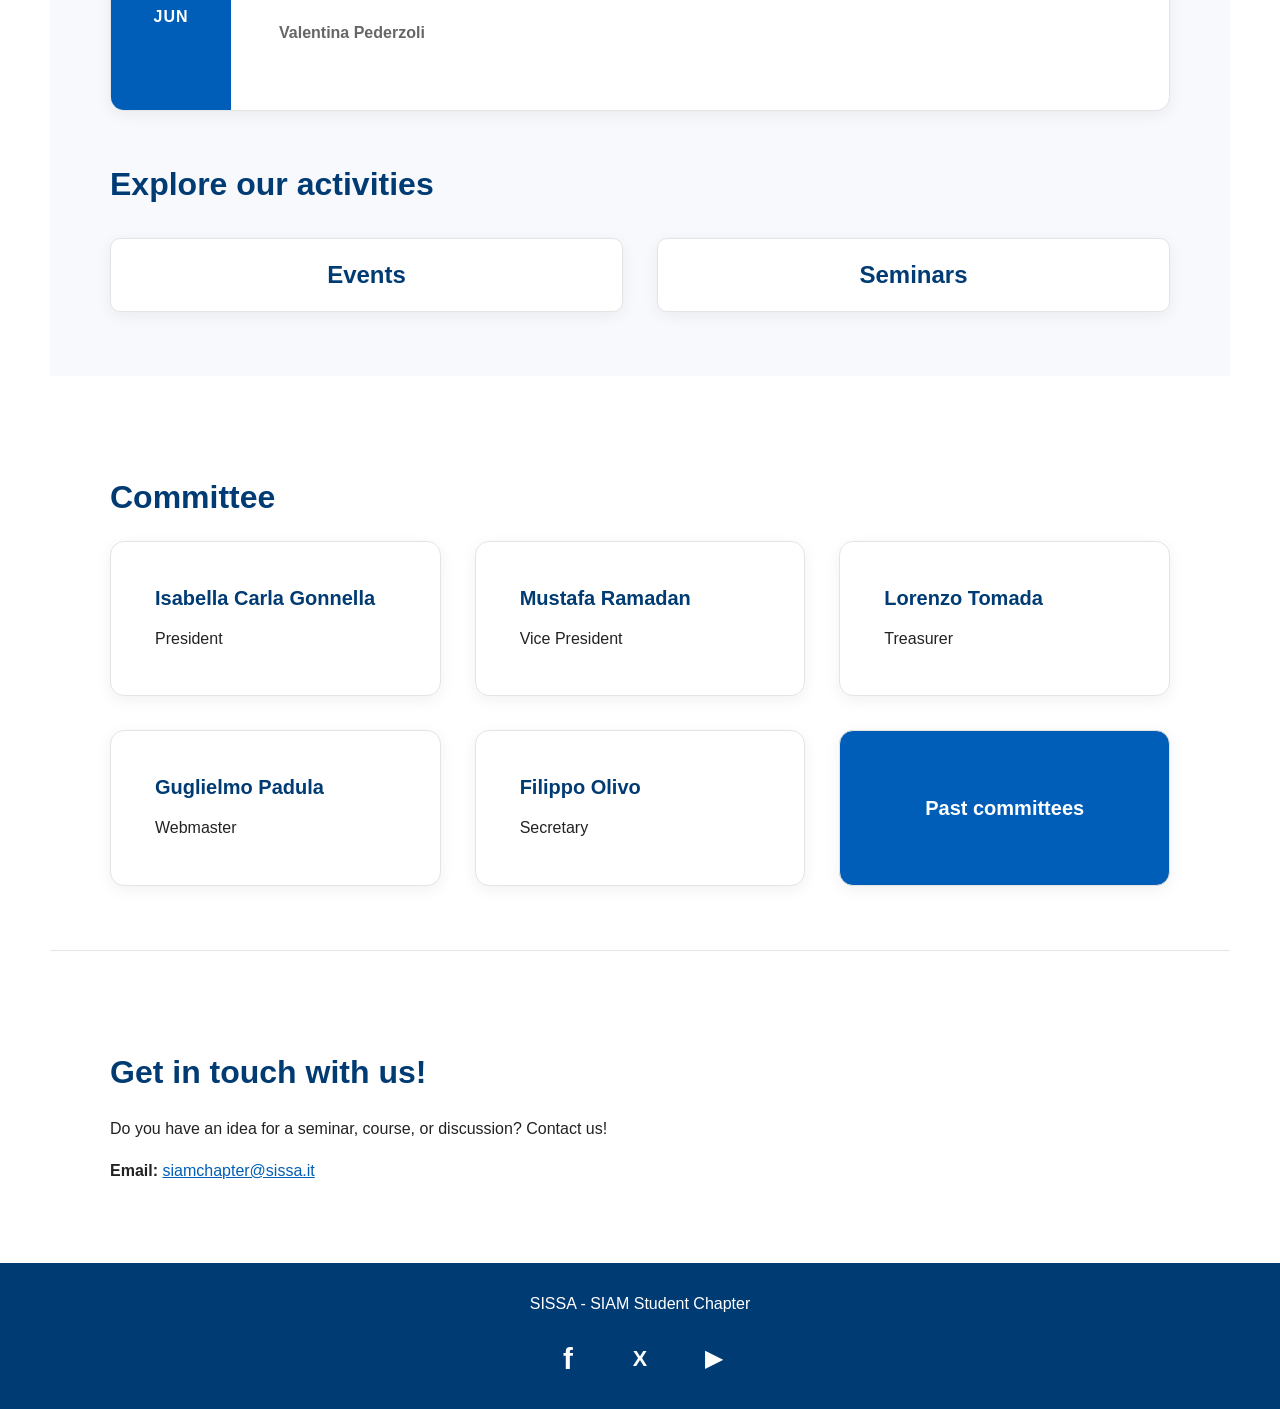
==== commit 04faa5e5: "new seminar" ====
--- a/index.html
+++ b/index.html
@@ -153,6 +153,7 @@
   </footer>
   <script src="assets/js/upcoming-events.js"></script>
   <script src="assets/js/upcoming-seminars.js"></script>
+  <script src="assets/js/upcoming-ajs-seminars.js"></script>
   <script src="assets/js/render-upcoming.js"></script>
 </body>
 </html>
--- a/style.css
+++ b/style.css
@@ -318,13 +318,41 @@
   font-weight: 600;
 }
 
-.event-online {
+.event-link {
   margin-top: -8px;
   font-weight: 700;
 }
 
-.event-online a {
+.event-link a {
   color: #005eb8;
+}
+
+.event-abstracts {
+  margin-top: 28px;
+  padding-top: 22px;
+  border-top: 1px solid #e4e4e4;
+}
+
+.event-abstracts h5 {
+  margin: 0 0 18px;
+  color: #003b73;
+  font-size: 1.1rem;
+}
+
+.event-abstract {
+  margin-top: 18px;
+}
+
+.event-abstract-speaker {
+  margin-bottom: 4px;
+  color: #666;
+  font-weight: 700;
+}
+
+.event-abstract h6 {
+  margin: 0 0 10px;
+  color: #003b73;
+  font-size: 1rem;
 }
 
 .event-content {
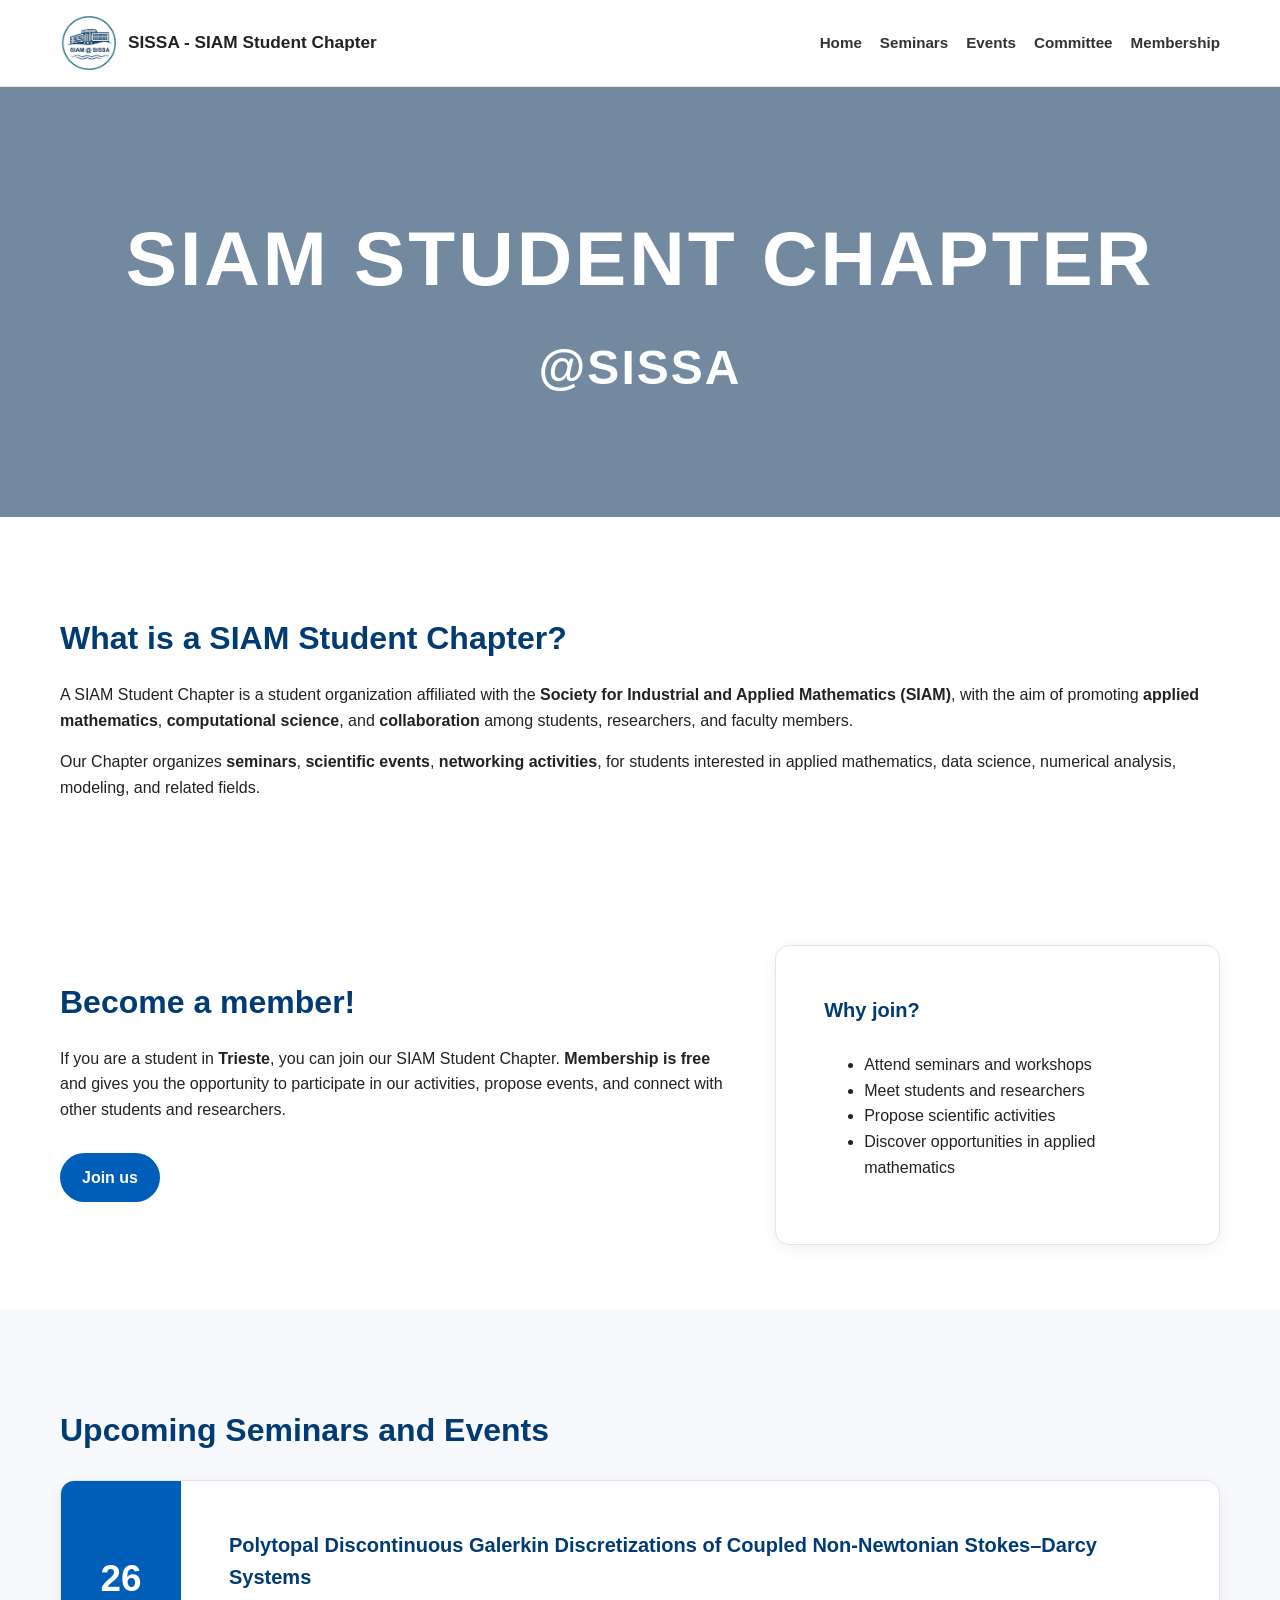
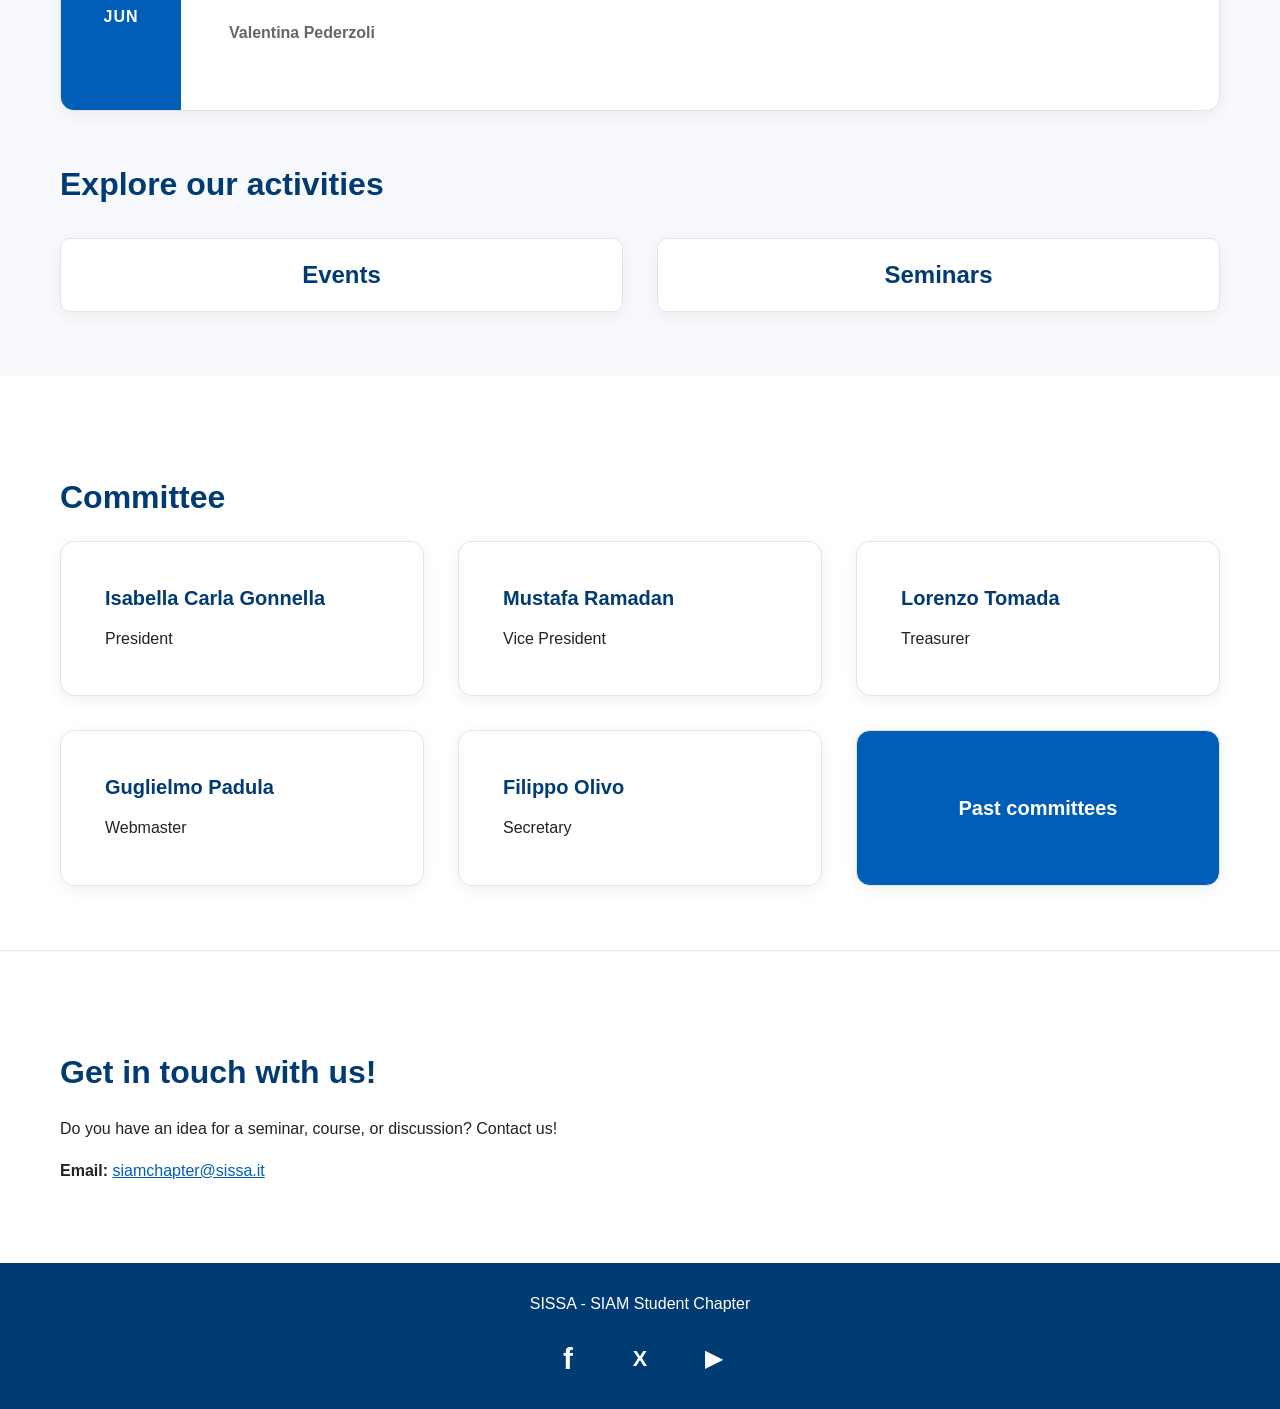
==== commit fb429c0c: "sitemap" ====
--- a/index.html
+++ b/index.html
@@ -3,6 +3,7 @@
 <head>
   <meta charset="UTF-8" />
   <meta name="viewport" content="width=device-width, initial-scale=1.0" />
+  <meta name="description" content="Official website of the SISSA SIAM Student Chapter, promoting seminars, events, networking, and activities in applied mathematics and computational science in Trieste." />
   <title>SISSA SIAM student chapter</title>
   <link rel="icon" type="image/png" href="assets/images/logo.png" />
   <link rel="stylesheet" href="style.css" />
--- a/style.css
+++ b/style.css
@@ -23,7 +23,7 @@
 }
 
 .header-inner {
-  max-width: 1180px;
+  max-width: 1360px;
   margin: 0 auto;
   padding: 16px 60px;
   display: flex;
@@ -116,7 +116,7 @@
 }
 
 .section {
-  max-width: 1180px;
+  max-width: 1360px;
   margin: 0 auto;
   padding: 64px 60px;
 }
@@ -255,7 +255,7 @@
 .events > .event-card,
 .events > .upcoming-list,
 .events > .page-links {
-  max-width: 1180px;
+  max-width: 1360px;
   margin-left: auto;
   margin-right: auto;
 }
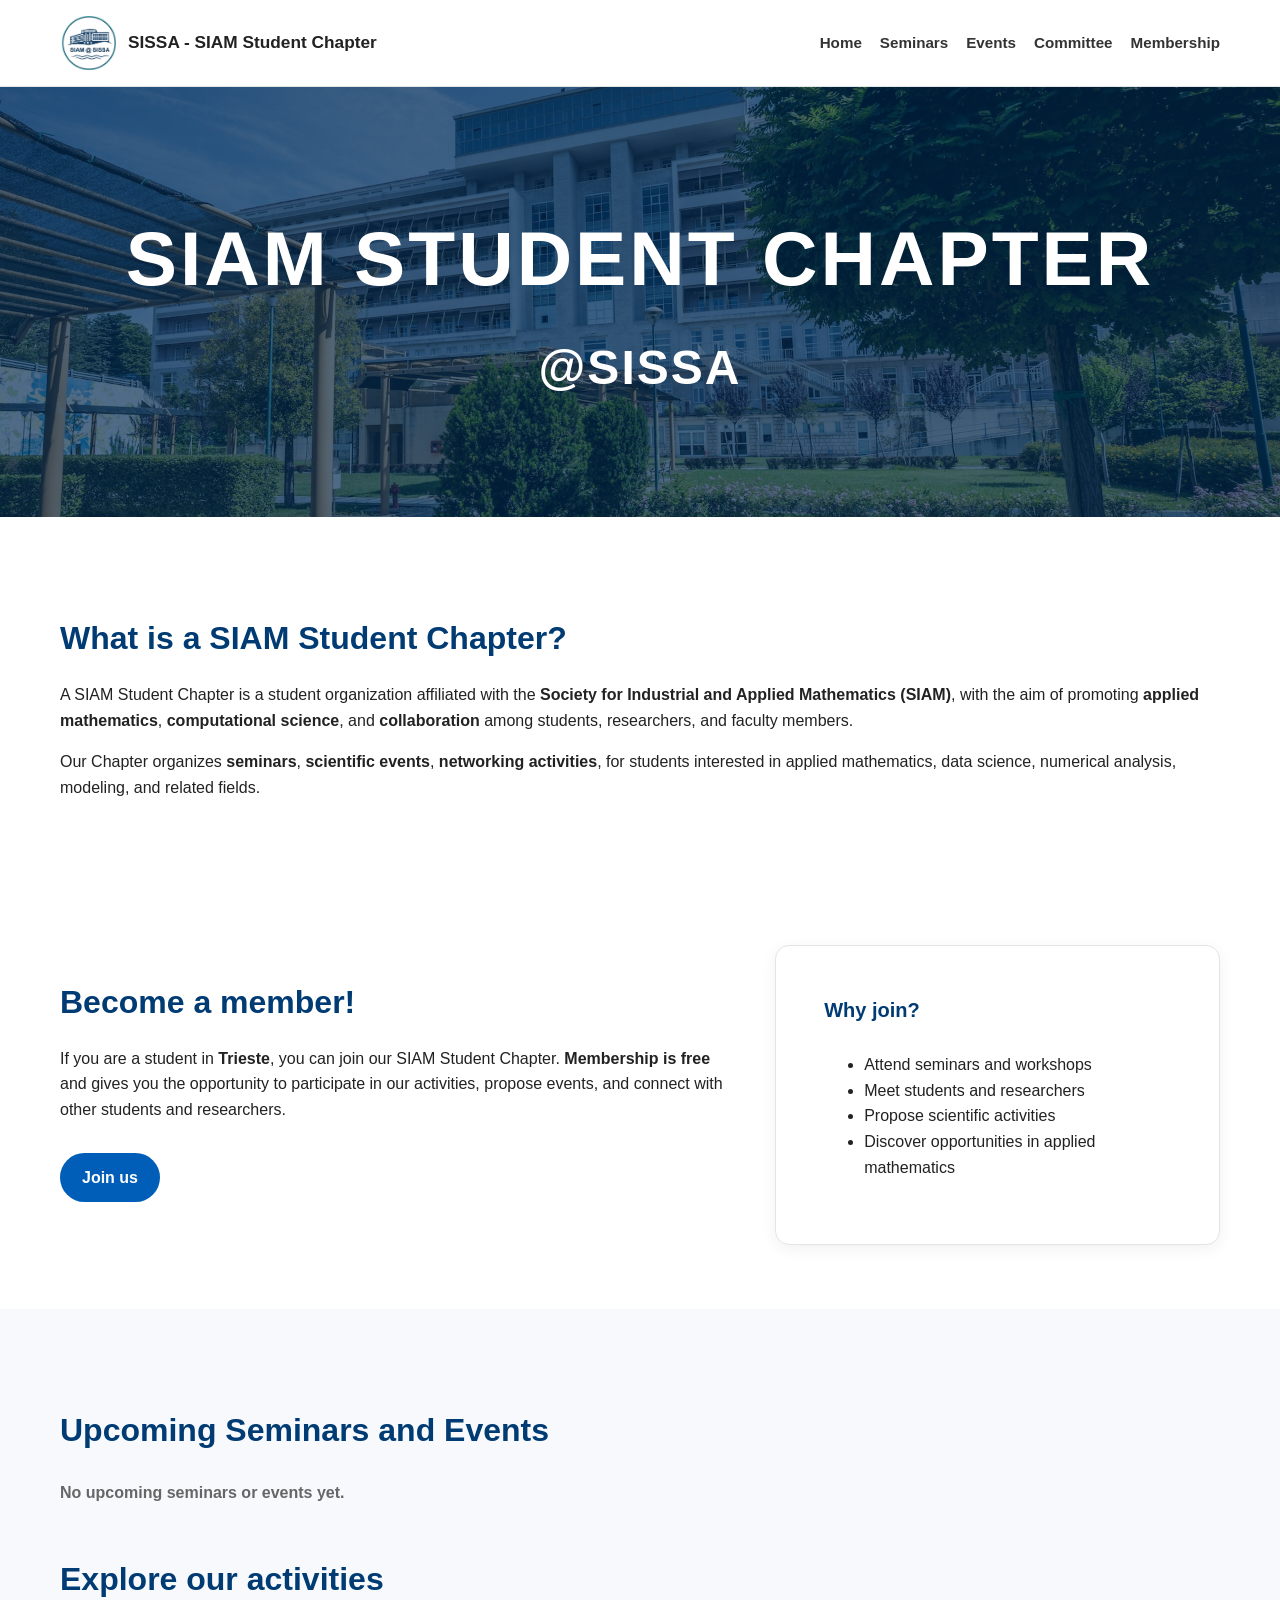
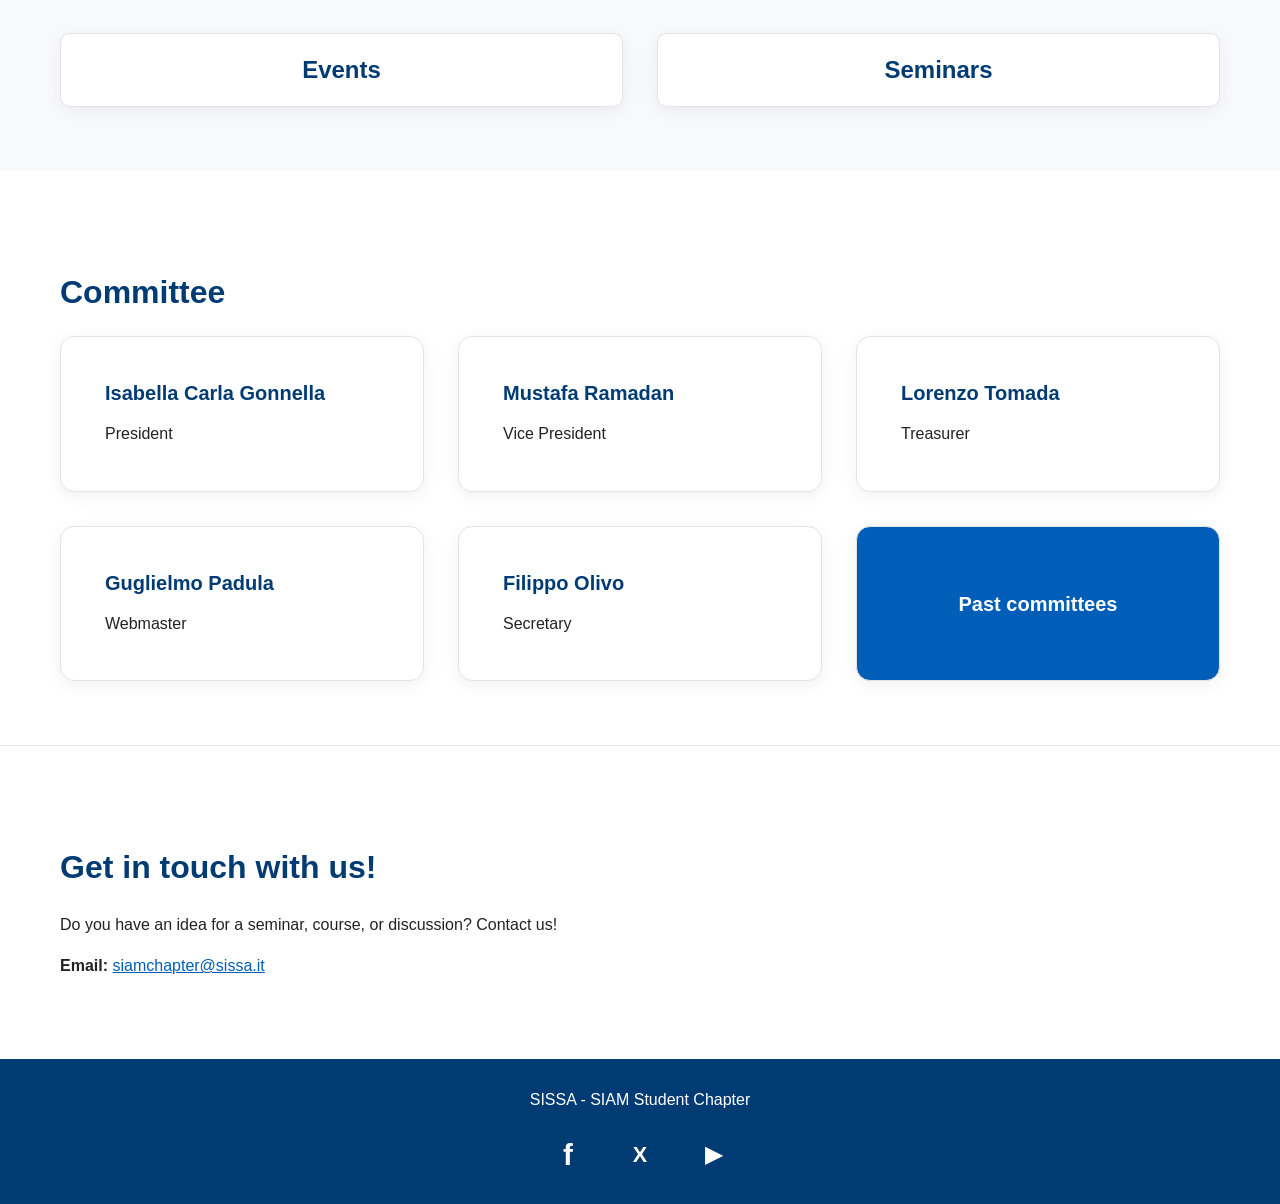
==== commit abbb59bd: "update img and upcoming seminars" ====
--- a/index.html
+++ b/index.html
@@ -5,7 +5,8 @@
   <meta name="viewport" content="width=device-width, initial-scale=1.0" />
   <meta name="description" content="Official website of the SISSA SIAM Student Chapter, promoting seminars, events, networking, and activities in applied mathematics and computational science in Trieste." />
   <title>SISSA SIAM student chapter</title>
-  <link rel="icon" type="image/png" href="assets/images/logo.png" />
+  <link rel="icon" href="/favicon.ico" sizes="any" />
+  <link rel="icon" type="image/png" href="/favicon.png" />
   <link rel="stylesheet" href="style.css" />
 </head>
 
--- a/style.css
+++ b/style.css
@@ -83,19 +83,16 @@
 .hero {
   min-height: 430px;
   background:
-    linear-gradient(rgba(0, 40, 80, 0.55), rgba(0, 40, 80, 0.55)),
-    url("assets/images/hero.jpg");
+    linear-gradient(rgba(0, 40, 80, 0.68), rgba(0, 40, 80, 0.68)),
+    url("img/sissa.jpg");
   background-size: cover;
-  background-position: center;
+  background-position: center 20%;
   display: flex;
   align-items: center;
   justify-content: center;
   text-align: center;
   color: white;
 }
-
-/* Se non hai ancora un'immagine hero.jpg, il sito funziona comunque.
-   Puoi caricarla poi in assets/images/hero.jpg */
 
 .hero-overlay {
   padding: 40px 24px;
@@ -119,6 +116,14 @@
   max-width: 1360px;
   margin: 0 auto;
   padding: 64px 60px;
+}
+
+.page-title {
+  padding-bottom: 18px;
+}
+
+.membership-content {
+  padding-top: 0;
 }
 
 .intro {
@@ -183,6 +188,23 @@
   background: #003b73;
 }
 
+.inline-box {
+  display: inline-block;
+  padding: 1px 5px;
+  border: 1px solid #6fa1d1;
+  border-radius: 4px;
+  background: #eaf4ff;
+  color: #003b73;
+  font-size: 0.95em;
+  font-weight: 700;
+  line-height: 1.2;
+}
+
+.underlined-text {
+  text-decoration: underline;
+  text-underline-offset: 3px;
+}
+
 .initiatives {
   text-align: center;
 }
@@ -318,6 +340,16 @@
   font-weight: 600;
 }
 
+.seminar-speaker {
+  margin-top: -4px;
+  color: #555;
+  font-weight: 600;
+}
+
+.seminar-speaker strong {
+  color: #222;
+}
+
 .event-link {
   margin-top: -8px;
   font-weight: 700;
@@ -415,6 +447,42 @@
   transform: translateY(-2px);
 }
 
+.committee-history {
+  display: grid;
+  grid-template-columns: repeat(auto-fit, minmax(320px, 1fr));
+  gap: 24px;
+  margin-top: 28px;
+}
+
+.committee-year {
+  padding: 28px;
+  border: 1px solid #e4e4e4;
+  border-radius: 10px;
+  background: #fff;
+  box-shadow: 0 4px 16px rgba(0, 0, 0, 0.06);
+}
+
+.committee-year h4 {
+  margin: 0 0 18px;
+}
+
+.committee-year ul {
+  margin: 0;
+  padding-left: 20px;
+}
+
+.committee-year li {
+  margin-top: 8px;
+}
+
+.committee-year li:first-child {
+  margin-top: 0;
+}
+
+.committee-year strong {
+  color: #003b73;
+}
+
 .logo-link-grid {
   display: grid;
   grid-template-columns: repeat(auto-fit, minmax(220px, 1fr));
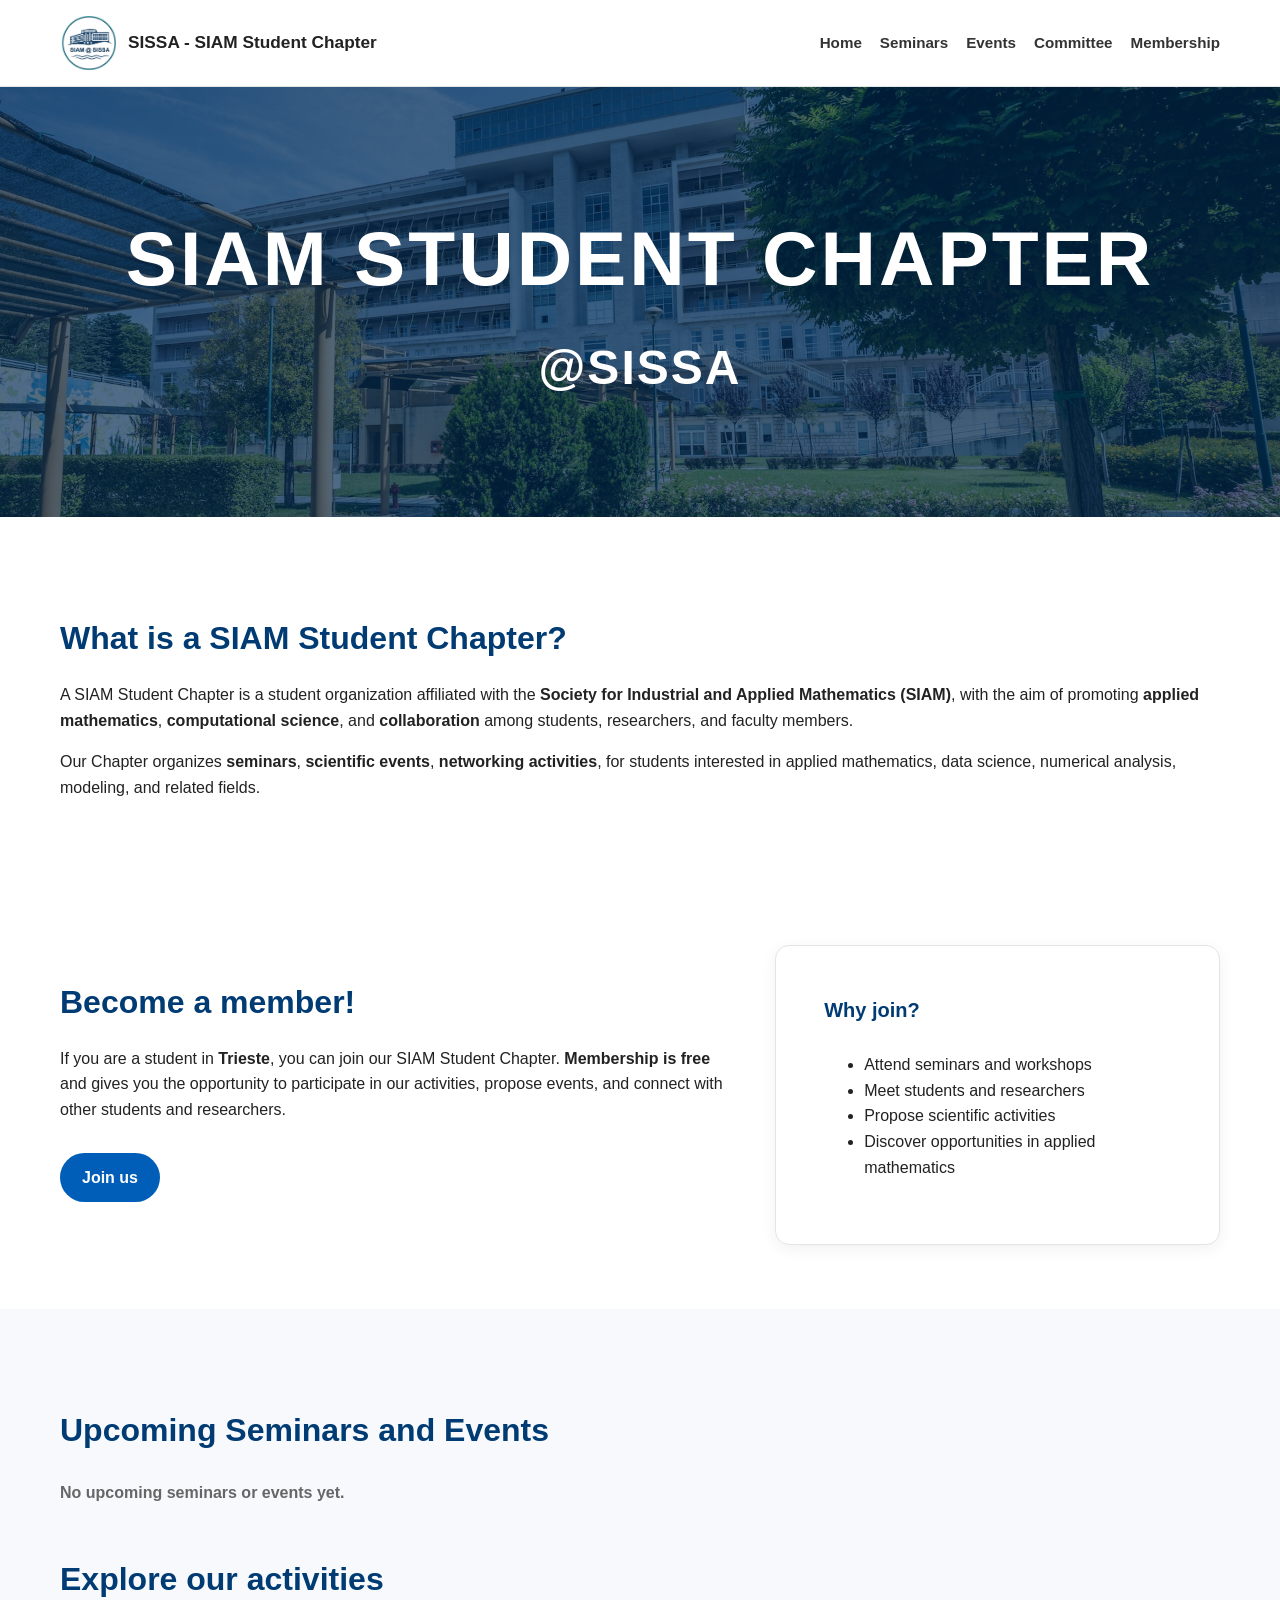
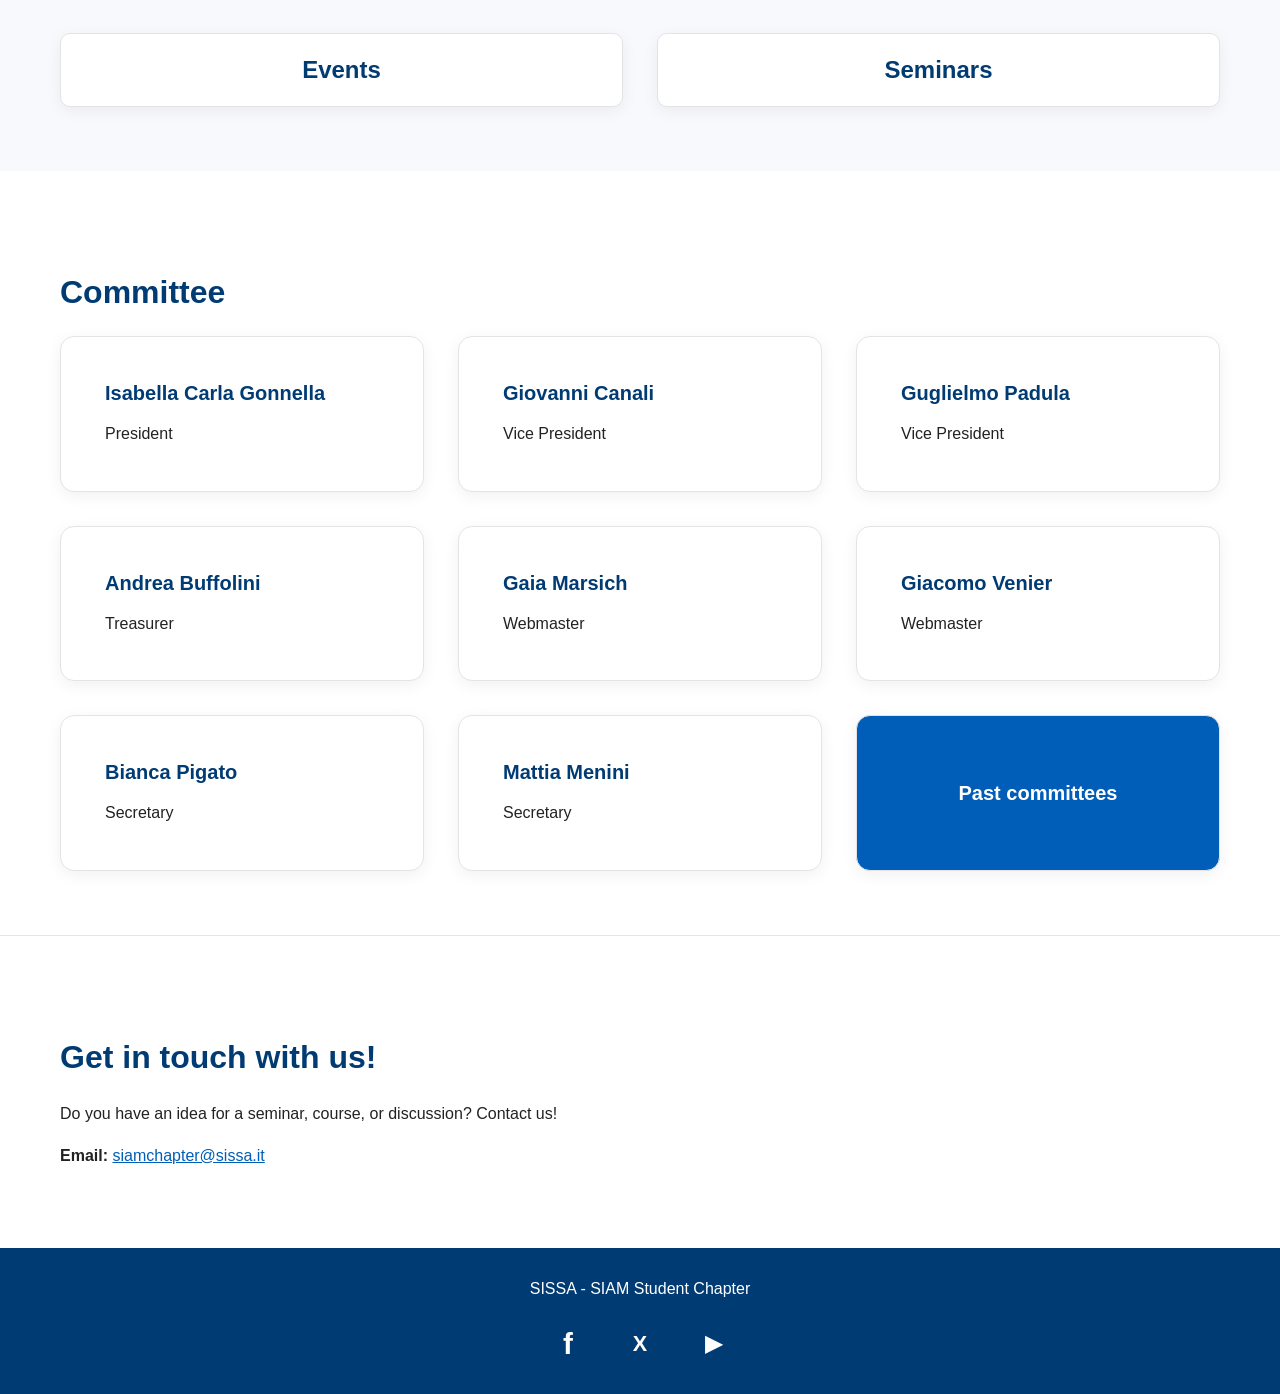
==== commit 3b780870: "Update committee members in index.html" ====
--- a/index.html
+++ b/index.html
@@ -105,22 +105,37 @@
         </div>
 
         <div class="person">
-          <h4>Mustafa Ramadan</h4>
+          <h4>Giovanni Canali</h4>
           <p>Vice President</p>
         </div>
 
         <div class="person">
-          <h4>Lorenzo Tomada</h4>
+          <h4>Guglielmo Padula</h4>
+          <p>Vice President</p>
+        </div>
+
+        <div class="person">
+          <h4>Andrea Buffolini</h4>
           <p>Treasurer</p>
         </div>
 
         <div class="person">
-          <h4>Guglielmo Padula</h4>
+          <h4>Gaia Marsich</h4>
           <p>Webmaster</p>
         </div>
 
         <div class="person">
-          <h4>Filippo Olivo</h4>
+          <h4>Giacomo Venier</h4>
+          <p>Webmaster</p>
+        </div>
+
+        <div class="person">
+          <h4>Bianca Pigato</h4>
+          <p>Secretary</p>
+        </div>
+        
+        <div class="person">
+          <h4>Mattia Menini</h4>
           <p>Secretary</p>
         </div>
 
